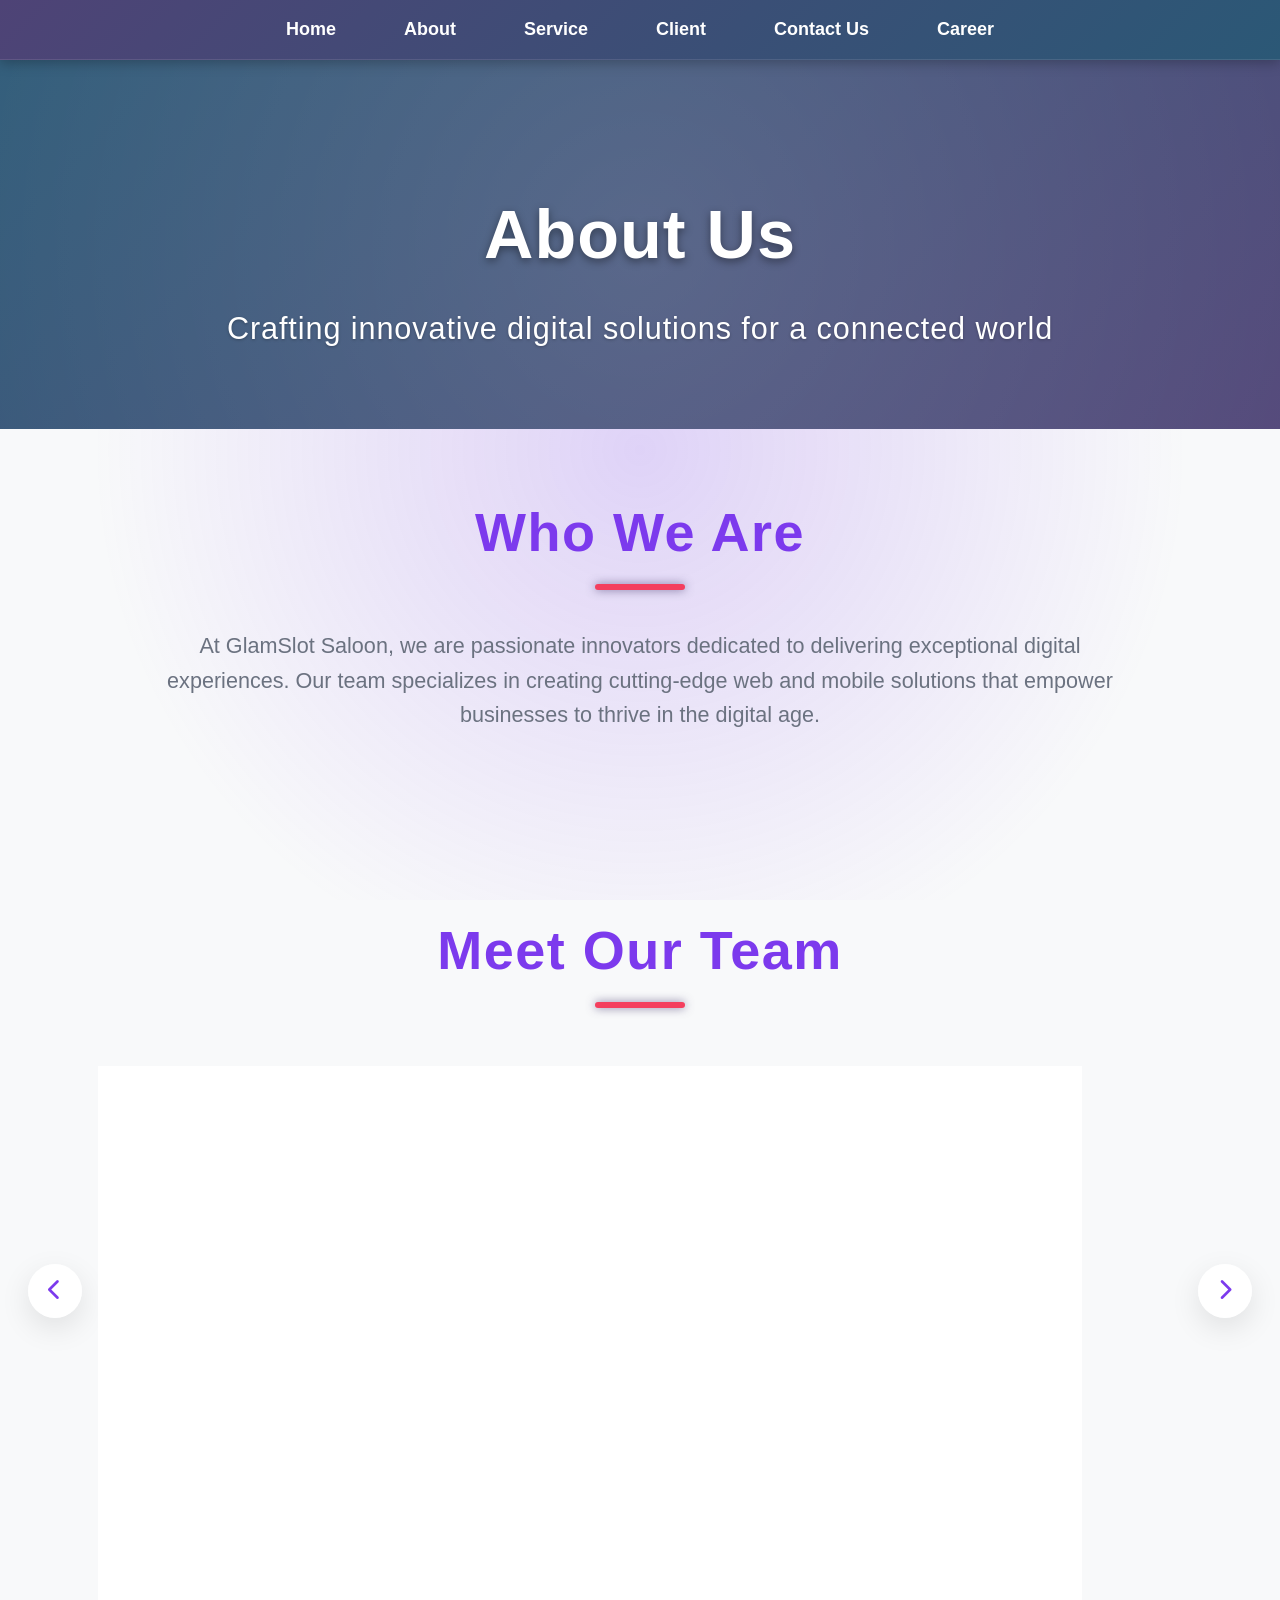
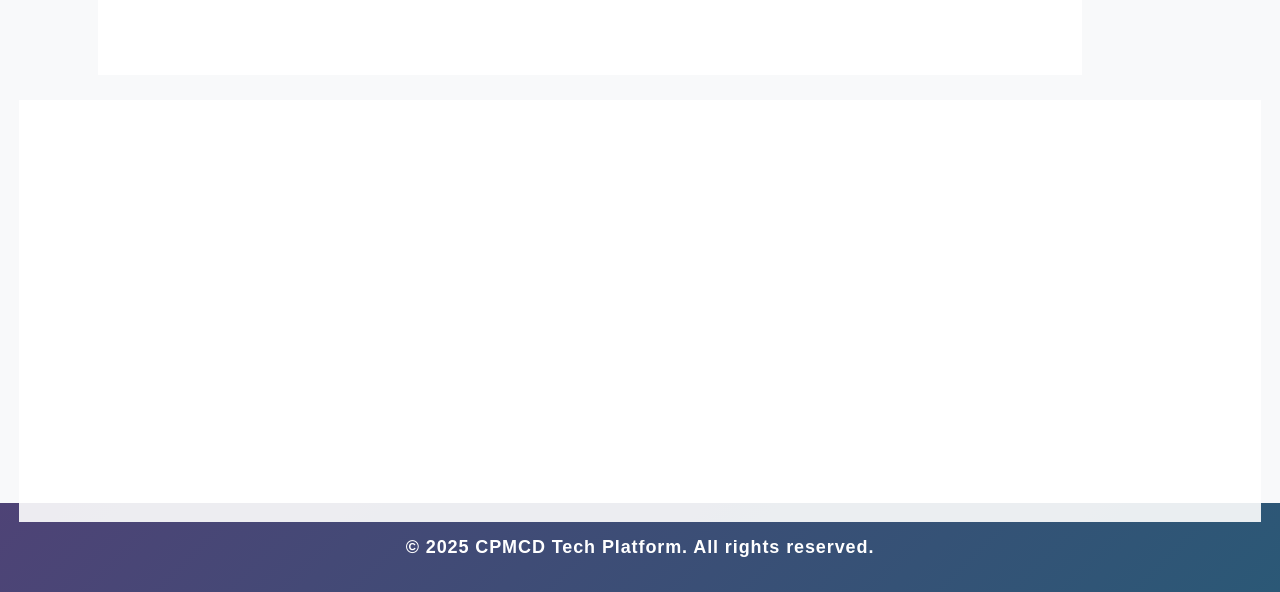
==== about.html @ 634973f7 "Initial commit" ====
<!DOCTYPE html>
<html lang="en">
<head>
    <meta charset="UTF-8" />
    <meta name="viewport" content="width=device-width, initial-scale=1.0" />
    <title>About Us</title>

    <!-- Google Fonts -->
    <link href="https://fonts.googleapis.com/css2?family=Poppins:wght@300;400;500;600;700&display=swap" rel="stylesheet" />

    <!-- Animate.css -->
    <link rel="stylesheet" href="https://cdnjs.cloudflare.com/ajax/libs/animate.css/4.1.1/animate.min.css" />

    <!-- Font Awesome Icons -->
    <link rel="stylesheet" href="https://cdnjs.cloudflare.com/ajax/libs/font-awesome/6.0.0-beta3/css/all.min.css" />

    <!-- Vanilla Tilt for 3D Effects -->
    <script src="https://cdnjs.cloudflare.com/ajax/libs/vanilla-tilt/1.7.2/vanilla-tilt.min.js"></script>

    <link rel="stylesheet" href="css/client.css" />
    <link rel="stylesheet" href="css/style.css" />

    <style>
        :root {
            --primary: #7c3aed;
            --secondary: #3b82f6;
            --bg: #f1f5f9;
            --card-bg: rgba(255, 255, 255, 0.9);
            --accent: #f43f5e;
            --radius-lg: 1.8rem;
            --shadow: 0 10px 30px rgba(0, 0, 0, 0.1);
            --gradient: linear-gradient(135deg, var(--primary) 0%, var(--secondary) 100%);
            --text-dark: #111827;
            --text-light: #6b7280;
        }

        /* Reset and other existing styles */
        *, *::before, *::after {
            margin: 0;
            padding: 0;
            box-sizing: border-box;
        }

        html {
            scroll-behavior: smooth;
            font-size: 16px;
        }

       

        body::before {
            content: '';
            position: fixed;
            top: 0;
            left: 0;
            width: 100%;
            height: 100%;
            background: radial-gradient(circle, rgba(124, 58, 237, 0.2) 0%, transparent 70%);
            z-index: -1;
            animation: pulse 10s infinite ease-in-out;
        }

        @keyframes pulse {
            0%, 100% { transform: scale(1); opacity: 0.5; }
            50% { transform: scale(1.2); opacity: 0.3; }
        }

       
        /* Sections */
        section {
            padding: clamp(3rem, 8vw, 5rem) 1rem;
        }

        .container {
            max-width: clamp(320px, 90%, 1400px);
            margin: 0 auto;
        }

        .section-title {
            font-size: clamp(2rem, 6vw, 3rem);
            color: var(--primary);
            text-align: center;
            margin-bottom: 3rem;
            position: relative;
        }

        .section-title::after {
            content: '';
            width: 5rem;
            height: 6px;
            background: var(--accent);
            position: absolute;
            left: 50%;
            transform: translateX(-50%);
            bottom: -0.8rem;
            border-radius: 3px;
            animation: pulseWidth 2s infinite ease-in-out;
        }

        @keyframes pulseWidth {
            0%, 100% { width: 5rem; }
            50% { width: 7rem; }
        }

        .about-text {
            text-align: center;
            max-width: 1000px;
            margin: 0 auto;
            font-size: clamp(1rem, 2.5vw, 1.2rem);
            color: var(--text-light);
            animation: fadeIn 1.5s ease-out;
        }

        /* Developer Cards */
        .developer-card {
            display: flex;
            flex-direction: column;
            align-items: center;
            gap: 2rem;
            background: var(--card-bg);
            backdrop-filter: blur(15px);
            border-radius: var(--radius-lg);
            border: 1px solid rgba(255, 255, 255, 0.2);
            box-shadow: var(--shadow);
            padding: clamp(2rem, 5vw, 3rem);
            margin-bottom: 2rem;
            transition: all 0.4s ease;
            position: relative;
        }

        .developer-card:hover {
            transform: translateY(-12px) scale(1.02);
            box-shadow: 0 15px 40px rgba(0, 0, 0, 0.15);
        }

        .developer-img {
            width: clamp(150px, 30vw, 200px);
            height: clamp(150px, 30vw, 200px);
            border-radius: 50%;
            object-fit: cover;
            box-shadow: 0 6px 15px rgba(0, 0, 0, 0.1);
            transition: transform 0.4s ease;
        }

        .developer-card:hover .developer-img {
            transform: scale(1.1) rotate(5deg);
        }

        .developer-info h3 {
            font-size: clamp(1.4rem, 4vw, 1.8rem);
            color: var(--primary);
            margin-bottom: 0.8rem;
        }

        .developer-info p {
            color: var(--text-light);
            font-size: clamp(0.95rem, 2.5vw, 1.1rem);
            margin-bottom: 1rem;
        }

        .developer-info ul {
            list-style: none;
            padding: 0;
        }

        .developer-info li {
            margin-bottom: 0.6rem;
            font-size: clamp(0.9rem, 2.5vw, 1rem);
            color: var(--text-light);
        }

        /* Enhanced Card-1 */
        .card-1 {
            scroll-snap-align: start;
            flex: 0 0 clamp(320px, 65vw, 400px);
            background: var(--card-bg);
            border-radius: var(--radius-lg);
            border: 2px solid transparent;
            background-clip: padding-box;
            box-shadow: var(--shadow);
            text-align: center;
            position: relative;
            perspective: 1000px;
            transition: all 0.5s ease;
            overflow: hidden;
            min-height: 500px;
        }

        .card-1::before {
            content: '';
            position: absolute;
            top: -2px;
            left: -2px;
            right: -2px;
            bottom: -2px;
            z-index: -1;
            border-radius: var(--radius-lg);
            opacity: 0.7;
            transition: opacity 0.3s ease;
        }

        .card-1:hover::before {
            opacity: 1;
        }

        .card-1:hover {
            transform: translateY(-10px) scale(1.05);
            box-shadow: 0 15px 45px rgba(0, 0, 0, 0.2);
        }

        .card-inner {
            position: relative;
            width: 100%;
            height: 100%;
            transition: transform 0.6s;
            transform-style: preserve-3d;
            display: flex;
            flex-direction: column;
            justify-content: space-between; /* Ensure content is well-distributed */
        }

        .card-1:hover .card-inner {
            transform: rotateY(180deg);
        }

        .card-front, .card-back {
            position: absolute;
            width: 100%;
            height: 100%;
            backface-visibility: hidden;
            display: flex;
            flex-direction: column;
            align-items: center;
            justify-content: space-between; /* Better content distribution */
            padding: 2rem;
            box-sizing: border-box;
        }

        .card-back {
            background: var(--gradient);
            color: white;
            transform: rotateY(180deg);
            border-radius: var(--radius-lg);
            justify-content: center; /* Center content vertically for back */
        }

        .card-1 img {
            width: clamp(120px, 30vw, 150px);
            height: clamp(120px, 30vw, 150px);
            border-radius: 50%;
            margin-bottom: 1.5rem;
            object-fit: cover;
            box-shadow: 0 6px 15px rgba(0, 0, 0, 0.15);
            transition: transform 0.4s ease;
        }

        .card-1:hover img {
            transform: scale(1.1);
        }

        .card-content {
            display: flex;
            flex-direction: column;
            align-items: center;
            gap: 1.2rem; /* Increased gap for better spacing */
            flex-grow: 1;
            justify-content: center; /* Center content vertically */
            width: 100%;
        }

        .card-1 .name {
            font-size: clamp(1rem, 3vw, 1.8rem);
            font-weight: 600;
            color: var(--primary);
            margin-bottom: 0.5rem; /* Reduced margin for tighter hierarchy */
        }

        .card-1 .title {
            font-size: clamp(1.2rem, 3vw, 1.4rem);
            color: var(--accent);
            font-weight: 500;
            margin-bottom: 1rem;
        }

        .card-1 p {
            font-size: clamp(1rem, 2.5vw, 1.2rem);
            color: var(--text-light);
            line-height: 1.6;
            max-width: 85%; /* Slightly reduced to prevent overflow */
            margin-bottom: 1.2rem;
        }

        .card-back p {
            color: white;
            font-size: clamp(1rem, 2.5vw, 1.2rem);
            margin-bottom: 1.5rem;
            max-width: 85%;
            text-align: center;
        }

        .card-1 ul {
            list-style: none;
            padding: 0;
            width: 100%;
            text-align: left; /* Align skills list to the left for better readability */
            margin-bottom: 1.2rem;
        }

        .card-1 li {
            font-size: clamp(0.95rem, 2.5vw, 1.1rem);
            color: var(--text-light);
            margin-bottom: 0.8rem;
            padding-left: 1rem;
            position: relative;
        }

        .card-1 li::before {
            content: '•';
            color: var(--accent);
            position: absolute;
            left: 0;
            font-size: 1.2rem;
        }

        .card-1 .social-links {
            display: flex;
            gap: 1.8rem; /* Increased gap for better spacing */
            margin-top: auto; /* Push social links to bottom */
        }

        .card-1 .social-links a {
            color: var(--primary);
            font-size: clamp(1.4rem, 3.5vw, 1.6rem);
            transition: all 0.3s ease;
        }

        .card-back .social-links a {
            color: white;
        }

        .card-1 .social-links a:hover {
            color: var(--accent);
            transform: translateY(-3px) scale(1.3);
        }

        .progress-bar {
            width: 80%; /* Reduced width for better centering */
            height: 10px;
            background: #e5e7eb;
            border-radius: 4px;
            overflow: hidden;
            margin: 1.2rem auto; /* Centered with auto margins */
        }

        .progress-fill {
            height: 100%;
            background: var(--accent);
            width: 0;
            transition: width 1s ease-in-out;
        }

        .card-1:hover .progress-fill {
            width: 75%;
        }

        /* Scroll Buttons */
        .scroll-btn {
            position: absolute;
            top: 50%;
            width: 3rem;
            height: 3rem;
            transform: translateY(-50%);
            border: none;
            border-radius: 50%;
            background: var(--card-bg);
            box-shadow: var(--shadow);
            cursor: pointer;
            display: grid;
            place-items: center;
            transition: all 0.3s ease;
        }

        .scroll-btn:hover {
            background: #fff;
            transform: translateY(-50%) scale(1.2);
        }

        .scroll-btn i {
            font-size: 1.2rem;
            color: var(--primary);
        }

        .scroll-btn.left {
            left: -2rem;
        }

        .scroll-btn.right {
            right: -2rem;
        }

        /* Scroll Container */
        .scroll-wrapper {
            position: relative;
            margin-top: 3rem;
        }

        .scroll-container {
            display: flex;
            overflow-x: auto;
            gap: 2.5rem;
            padding: 2.5rem;
            scroll-snap-type: x mandatory;
            scrollbar-width: thin;
            scrollbar-color: var(--primary) var(--bg);
        }

        .scroll-container::-webkit-scrollbar {
            height: 10px;
        }

        .scroll-container::-webkit-scrollbar-thumb {
            background: var(--primary);
            border-radius: 5px;
        }

        /* General Apply Section */
        .general-apply {
            background: var(--card-bg);
            backdrop-filter: blur(15px);
            border-radius: var(--radius-lg);
            border: 1px solid rgba(255, 255, 255, 0.2);
            box-shadow: var(--shadow);
            padding: clamp(2rem, 5vw, 3rem);
            text-align: center;
            margin-bottom: 2rem;
            animation: fadeIn 1.5s ease-out;
        }

        .general-apply h2 {
            font-size: clamp(1.8rem, 5vw, 2.5rem);
            color: var(--primary);
            margin-bottom: 1.5rem;
        }

        .general-apply p {
            font-size: clamp(1rem, 2.5vw, 1.2rem);
            color: var(--text-light);
            max-width: 800px;
            margin: 0 auto 2rem;
        }

        .general-apply form {
            display: flex;
            flex-direction: column;
            gap: 1.5rem;
            max-width: 600px;
            margin: 0 auto;
        }

        .general-apply .btn {
            background: var(--gradient);
            color: white;
            font-size: clamp(1rem, 2.5vw, 1.1rem);
            font-weight: 500;
            padding: 0.8rem 2rem;
            border: none;
            border-radius: var(--radius-lg);
            cursor: pointer;
            transition: all 0.3s ease;
        }

        .general-apply .btn:hover {
            transform: translateY(-3px);
            box-shadow: 0 8px 20px rgba(0, 0, 0, 0.15);
            background: linear-gradient(135deg, var(--secondary) 0%, var(--primary) 100%);
        }

        
        /* Responsive Design */
        @media (max-width: 768px) {
           

            .developer-card {
                flex-direction: column;
                text-align: center;
            }

            .developer-img {
                width: 150px;
                height: 150px;
            }

            .card-1 {
                flex: 0 0 clamp(280px, 80vw, 340px);
                min-height: 450px;
            }

            .card-1 ul {
                text-align: center; /* Center skills list on smaller screens */
            }

            .card-1 li::before {
                content: none; /* Remove bullet on smaller screens for cleaner look */
            }
        }

        @media (min-width: 768px) {
            .developer-card {
                flex-direction: row;
                text-align: left;
            }

            .developer-img {
                flex: 0 0 200px;
            }

            .card-1 {
                flex: 0 0 clamp(340px, 50vw, 380px);
                min-height: 480px;
            }
        }

        @media (min-width: 1024px) {
            html { font-size: 18px; }
            .developer-img { width: 220px; height: 220px; }
            .developer-card { padding: 3rem; }
            .scroll-container { gap: 3rem; padding: 3rem; }
            .card-1 { flex: 0 0 clamp(360px, 35vw, 420px); min-height: 520px; }
        }

        /* Custom Animations */
        @keyframes fadeIn {
            from { opacity: 0; transform: translateY(20px); }
            to { opacity: 1; transform: translateY(0); }
        }

        @keyframes scaleIn {
            from { opacity: 0; transform: scale(0.9); }
            to { opacity: 1; transform: scale(1); }
        }
    </style>
</head>
<body>
    <!-- Navigation -->
    <nav aria-label="Primary navigation">
        <ul>
            <li><a href="index.html">Home</a></li>
            <li><a href="about.html" aria-current="page">About</a></li>
            <li><a href="services.html">Service</a></li>
            <li><a href="client.html">Client</a></li>
            <li><a href="contact.html">Contact Us</a></li>
            <li><a href="career.html">Career</a></li>
        </ul>
    </nav>

    <!-- Hero Section -->
    <header id="home" role="banner">
        <h1 class="animate__animated animate__fadeInDown">About Us</h1>
        <p class="animate__animated animate__fadeInUp">Crafting innovative digital solutions for a connected world</p>
    </header>

    <!-- Who We Are -->
    <section class="about-section container">
        <h2 class="section-title">Who We Are</h2>
        <p class="about-text">
            At GlamSlot Saloon, we are passionate innovators dedicated to delivering exceptional digital experiences. Our team specializes in creating cutting-edge web and mobile solutions that empower businesses to thrive in the digital age.
        </p>
    </section>

    <!-- Meet Our Team -->
    <section class="scroll-wrapper container">
        <h2 class="section-title">Meet Our Team</h2>
        <button class="scroll-btn left" aria-label="Scroll Left"><i class="fas fa-chevron-left"></i></button>
        <button class="scroll-btn right" aria-label="Scroll Right"><i class="fas fa-chevron-right"></i></button>
        <div class="scroll-container" role="region" aria-label="Team members">
            <section class="card-1 animate__animated animate__fadeIn" style="animation-delay: 0.1s;">
                <div class="card-inner">
                    <div class="card-front">
                        <img src="https://encrypted-tbn0.gstatic.com/images?q=tbn:ANd9GcRISuukVSb_iHDfPAaDKboFWXZVloJW9XXiwGYFab-QwlAYQ3zFsx4fToY9ijcVNU5ieKk&usqp=CAU" alt="Faisal Raza Khan" loading="lazy">
                        <div class="card-content">
                            <span class="name">Faisal Raza Khan</span>
                            <span class="title">Founder & CEO</span>
                            <div class="progress-bar">
                                <div class="progress-fill"></div>
                            </div>
                           
                        </div>
                    </div>
                    <div class="card-back">
                        <span class="name" style="color: white;">Faisal Raza Khan</span>
                        <p>Leading the team with a vision to revolutionize digital experiences through innovative technology.</p>
                        <div class="social-links">
                            <a href="#" aria-label="Twitter"><i class="fa-brands fa-twitter"></i></a>
                            <a href="#" aria-label="LinkedIn"><i class="fa-brands fa-linkedin"></i></a>
                            <a href="#" aria-label="Dribbble"><i class="fa-brands fa-dribbble"></i></a>
                        </div>
                    </div>
                </div>
            </section>
            <section class="card-1 animate__animated animate__fadeIn" style="animation-delay: 0.3s;">
                <div class="card-inner">
                    <div class="card-front">
                        <img src="https://encrypted-tbn0.gstatic.com/images?q=tbn:ANd9GcRISuukVSb_iHDfPAaDKboFWXZVloJW9XXiwGYFab-QwlAYQ3zFsx4fToY9ijcVNU5ieKk&usqp=CAU" alt="Vaibhav Bijwe" loading="lazy">
                        <div class="card-content">
                            <span class="name">Vaibhav Bijwe</span>
                            <span class="title">Lead Developer</span>
                            
                            <div class="progress-bar">
                                <div class="progress-fill"></div>
                            </div>
                            
                        </div>
                    </div>
                    <div class="card-back">
                        <span class="name" style="color: white;">Vaibhav Bijwe</span>
                        <p>Driving technical excellence with a focus on scalable and efficient software solutions.</p>
                        <div class="social-links">
                            <a href="#" aria-label="Twitter"><i class="fa-brands fa-twitter"></i></a>
                            <a href="#" aria-label="LinkedIn"><i class="fa-brands fa-linkedin"></i></a>
                            <a href="#" aria-label="Dribbble"><i class="fa-brands fa-dribbble"></i></a>
                        </div>
                    </div>
                </div>
            </section>
        </div>
    </section>

    <!-- General Apply Section -->
    <section class="general-apply container" id="apply">
        <h2 class="section-title">Didn't Find Your Role?</h2>
        <p class="about-text">We're always excited to meet new talent. Send us your resume!</p>
        <form onsubmit="redirectToGoogleForm(event)">
            <button type="submit" class="btn">Process Application</button>
        </form>
    </section>

    <!-- Footer -->
    <footer>
        © 2025 CPMCD Tech Platform. All rights reserved.
    </footer>

    <!-- Scripts -->
    <script>
        // Hamburger Menu Toggle
        const hamburger = document.querySelector('.hamburger');
        const navUl = document.querySelector('nav ul');
        hamburger.addEventListener('click', () => {
            navUl.classList.toggle('active');
            hamburger.querySelector('i').classList.toggle('fa-bars');
            hamburger.querySelector('i').classList.toggle('fa-times');
        });

        // Navigation Scroll Effect
        window.addEventListener('scroll', () => {
            const nav = document.querySelector('nav');
            nav.classList.toggle('scrolled', window.scrollY > 50);
        });

        // Smooth Scroll for Navigation
        document.querySelectorAll('nav a').forEach(anchor => {
            anchor.addEventListener('click', function (e) {
                e.preventDefault();
                const targetId = this.getAttribute('href').substring(1);
                const targetElement = document.getElementById(targetId);
                if (targetId === 'home') {
                    window.scrollTo({ top: 0, behavior: 'smooth' });
                } else if (targetElement) {
                    targetElement.scrollIntoView({ behavior: 'smooth' });
                } else {
                    window.location.href = this.getAttribute('href');
                }
            });
        });

        // Horizontal Scroll Buttons
        const scrollContainer = document.querySelector('.scroll-container');
        const scrollLeftBtn = document.querySelector('.scroll-btn.left');
        const scrollRightBtn = document.querySelector('.scroll-btn.right');

        scrollLeftBtn.addEventListener('click', () => {
            scrollContainer.scrollBy({ left: -300, behavior: 'smooth' });
        });

        scrollRightBtn.addEventListener('click', () => {
            scrollContainer.scrollBy({ left: 300, behavior: 'smooth' });
        });

        // Initialize Vanilla Tilt for Card-1
        VanillaTilt.init(document.querySelectorAll('.card-1'), {
            max: 12,
            speed: 400,
            glare: true,
            'max-glare': 0.5,
            scale: 1.05
        });

        // Parallax Effect
        window.addEventListener('scroll', () => {
            const header = document.querySelector('header');
            const scrollPosition = window.scrollY;
            header.style.backgroundPositionY = `${scrollPosition * 0.4}px`;
        });

        // Staggered Animation for Cards
        const cards = document.querySelectorAll('.card-1');
        const observer = new IntersectionObserver((entries) => {
            entries.forEach((entry, index) => {
                if (entry.isIntersecting) {
                    setTimeout(() => {
                        entry.target.classList.add('animate__animated', 'animate__fadeInUp');
                    }, index * 200);
                }
            });
        }, { threshold: 0.2 });

        cards.forEach(card => observer.observe(card));

        // Redirect to Google Form
        function redirectToGoogleForm(event) {
            event.preventDefault();
            window.location.href = "https://forms.gle/CaBbnce88KmYjW5A6";
        }
    </script>
</body>
</html>
---- css/client.css ----
/* RESET & BASE */
* {
  margin: 0;
  padding: 0;
  box-sizing: border-box;
}

body {
  font-family: 'Poppins', sans-serif;
  color: #333;
  background-color: #f9f9f9;
  scroll-behavior: smooth;
}

img {
  max-width: 100%;
  height: auto;
}

.container {
  max-width: 1200px;
  margin: auto;
  padding: 60px 25px;
}

.section-title {
  text-align: center;
  font-size: 2.5rem;
  margin-bottom: 50px;
  color: #2b5876;
  position: relative;
}

.section-title::after {
  content: "";
  display: block;
  width: 80px;
  height: 4px;
  background: linear-gradient(to right, #4e4376, #2b5876);
  margin: 16px auto 0;
  border-radius: 2px;
}

/* HERO */
.client-hero {
  background: linear-gradient(135deg, #4e4376, #2b5876);
  color: white;
  padding: 120px 20px 90px;
  text-align: center;
  position: relative;
  overflow: hidden;
}

.client-hero::before {
  content: "";
  position: absolute;
  top: -50%;
  left: -50%;
  width: 200%;
  height: 200%;
  background: radial-gradient(circle at center, rgba(255, 255, 255, 0.1), transparent 70%);
  animation: rotateBG 18s linear infinite;
  z-index: 0;
}

.hero-content {
  position: relative;
  z-index: 1;
}

.client-hero h1 {
  font-size: 3rem;
  font-weight: 700;
  animation: fadeInDown 1.2s ease;
}

.client-hero p {
  font-size: 1.3rem;
  margin-top: 15px;
  max-width: 700px;
  margin-left: auto;
  margin-right: auto;
  animation: fadeInUp 1.5s ease;
}

/* CLIENT GRID */
.client-grid {
  display: grid;
  grid-template-columns: repeat(auto-fit, minmax(220px, 1fr));
  gap: 40px;
  margin-top: 30px;
}

.client-card {
  background: white;
  padding: 25px;
  border-radius: 20px;
  text-align: center;
  box-shadow: 0 12px 30px rgba(0, 0, 0, 0.08);
  transition: transform 0.4s ease, box-shadow 0.4s ease;
  animation: fadeIn 1s ease-in;
}

.client-card:hover {
  transform: translateY(-10px);
  box-shadow: 0 20px 60px rgba(0, 0, 0, 0.15);
}

.client-card img {
  height: 60px;
  margin-bottom: 15px;
}

.client-card p {
  font-weight: 600;
  color: #4e4376;
  font-size: 1.1rem;
}

/* FOOTER */
footer {
  text-align: center;
  background: #4e4376;
  color: white;
  padding: 25px;
  font-weight: 500;
}

/* ANIMATIONS */
@keyframes fadeInDown {
  from {
    opacity: 0;
    transform: translateY(-30px);
  }

  to {
    opacity: 1;
    transform: translateY(0);
  }
}

@keyframes fadeInUp {
  from {
    opacity: 0;
    transform: translateY(30px);
  }

  to {
    opacity: 1;
    transform: translateY(0);
  }
}

@keyframes rotateBG {
  from {
    transform: rotate(0);
  }

  to {
    transform: rotate(360deg);
  }
}
---- css/style.css ----
/* Reset and base */
*,
*::before,
*::after {
  margin: 0;
  padding: 0;
  box-sizing: border-box;
}

body {
  font-family: 'Segoe UI', Tahoma, Geneva, Verdana, sans-serif;
  background: #f8f9fa;
  color: #333;
  line-height: 1.6;
  overflow-x: hidden;
  min-height: 100vh;
  scroll-behavior: smooth;
  -webkit-font-smoothing: antialiased;
  -moz-osx-font-smoothing: grayscale;
}

a {
  text-decoration: none;
  color: inherit;
}

/* HEADER */
header {
  background: linear-gradient(135deg, #2b5876, #4e4376);
  color: white;
  padding: 120px 20px 80px;
  text-align: center;
  position: relative;
  overflow: hidden;
  animation: fadeIn 1.8s ease-in-out;
}

header::before {
  content: "";
  position: absolute;
  top: -50%;
  left: -50%;
  width: 200%;
  height: 200%;
  background: radial-gradient(circle at center, rgba(255 255 255 / 0.15), transparent 70%);
  animation: rotateBG 20s linear infinite;
  z-index: 0;
  pointer-events: none;
}

@keyframes rotateBG {
  from {
    transform: rotate(0deg);
  }

  to {
    transform: rotate(360deg);
  }
}

header h1 {
  font-size: 3.8rem;
  margin-bottom: 20px;
  animation: bounceInDown 1.2s;
  text-shadow: 0 3px 8px rgba(0, 0, 0, 0.4);
  position: relative;
  z-index: 1;
  font-weight: 700;
  letter-spacing: 1px;
}

header p {
  font-size: 1.7rem;
  max-width: 850px;
  margin: 0 auto;
  animation: fadeInUp 1.5s;
  position: relative;
  z-index: 1;
  font-weight: 500;
  letter-spacing: 0.03em;
  line-height: 1.3;
  text-shadow: 0 1px 3px rgba(0, 0, 0, 0.25);
}

/* NAVIGATION */
nav {
  background: linear-gradient(135deg, #4e4376, #2b5876);
  padding: 15px 0;
  position: sticky;
  top: 0;
  z-index: 1100;
  animation: slideInDown 0.8s ease forwards;
  backdrop-filter: saturate(180%) blur(10px);
  box-shadow: 0 3px 12px rgba(0, 0, 0, 0.25);
  border-bottom: 1px solid rgba(255, 255, 255, 0.1);
}

nav ul {
  display: flex;
  flex-wrap: wrap;
  justify-content: center;
  list-style: none;
  gap: 20px;
  max-width: 1200px;
  margin: auto;
  padding: 0 15px;
}

nav a {
  color: white;
  font-weight: 600;
  padding: 10px 24px;
  border-radius: 30px;
  position: relative;
  transition: background-color 0.4s ease, transform 0.3s ease;
  font-size: 1rem;
  user-select: none;
}

nav a::before {
  content: '';
  position: absolute;
  top: 50%;
  left: 50%;
  width: 0;
  height: 100%;
  background: rgba(255, 255, 255, 0.15);
  border-radius: 30px;
  transform: translate(-50%, -50%);
  transition: width 0.4s ease;
  z-index: -1;
}

nav a:hover,
nav a:focus {
  background-color: rgba(255, 255, 255, 0.15);
  transform: scale(1.1);
  outline: none;
}

nav a:hover::before,
nav a:focus::before {
  width: 110%;
}

/* CONTAINER */
.container {
  max-width: 1200px;
  margin: auto;
  padding: 60px 25px;
  animation: fadeInUp 1s ease forwards;
}

/* SECTION TITLE */
.section-title {
  text-align: center;
  font-size: 2.8rem;
  margin-bottom: 60px;
  color: #2b5876;
  position: relative;
  font-weight: 700;
  letter-spacing: 1.5px;
}

.section-title::after {
  content: "";
  width: 100px;
  height: 5px;
  background: linear-gradient(to right, #4e4376, #2b5876);
  display: block;
  margin: 20px auto 0;
  border-radius: 3px;
  box-shadow: 0 0 10px rgba(78, 67, 118, 0.7);
}

/* ABOUT TEXT */
#about p {
  max-width: 900px;
  margin: auto;
  font-size: 1.15rem;
  line-height: 1.7;
  color: #444;
  font-weight: 500;
  letter-spacing: 0.02em;
}

/* COUNTER SECTION */
.counter-section {
  background: linear-gradient(135deg, #4e4376, #2b5876);
  color: white;
  padding: 110px 20px 100px;
  text-align: center;
  position: relative;
  overflow: hidden;
  box-shadow: inset 0 0 80px rgba(0, 0, 0, 0.3);
}

.counter-section::before {
  content: "";
  position: absolute;
  top: 0;
  left: 0;
  width: 100%;
  height: 100%;
  background: url('https://www.transparenttextures.com/patterns/diagonal-striped-brick.png');
  opacity: 0.08;
  pointer-events: none;
}

.counter-grid {
  display: grid;
  grid-template-columns: repeat(auto-fit, minmax(200px, 1fr));
  gap: 50px;
  max-width: 960px;
  margin: 0 auto;
  position: relative;
  z-index: 1;
}

.counter-item {
  padding: 45px 25px;
  background: rgba(255, 255, 255, 0.15);
  border-radius: 20px;
  backdrop-filter: blur(8px);
  box-shadow: 0 10px 30px rgba(0, 0, 0, 0.12);
  border: 1px solid rgba(255, 255, 255, 0.2);
  transition: all 0.35s ease;
  cursor: default;
}

.counter-item:hover {
  background: rgba(255, 255, 255, 0.25);
  box-shadow: 0 15px 45px rgba(0, 0, 0, 0.25);
  transform: translateY(-12px);
}

.counter {
  font-size: 4rem;
  font-weight: 900;
  margin-bottom: 12px;
  color: #fff;
  text-shadow: 0 3px 10px rgba(0, 0, 0, 0.3);
  letter-spacing: 2px;
}

.counter-label {
  font-size: 1.4rem;
  font-weight: 600;
  text-transform: uppercase;
  opacity: 0.85;
  letter-spacing: 0.1em;
  user-select: none;
}

/* CARDS */
.cards {
  display: grid;
  grid-template-columns: repeat(auto-fit, minmax(280px, 1fr));
  gap: 35px;
}

.card {
  background: white;
  border-radius: 20px;
  box-shadow: 0 15px 40px rgba(0, 0, 0, 0.1);
  padding: 35px 30px;
  transition: transform 0.3s ease, box-shadow 0.3s ease;
  cursor: pointer;
  position: relative;
  overflow: hidden;
}

.card:hover {
  transform: translateY(-14px);
  box-shadow: 0 25px 65px rgba(0, 0, 0, 0.2);
}

.card i {
  font-size: 3.8rem;
  color: #4e4376;
  margin-bottom: 22px;
  transition: color 0.3s ease;
}

.card:hover i {
  color: #2b5876;
}

.card h3 {
  font-size: 1.6rem;
  margin-bottom: 15px;
  font-weight: 700;
  color: #2b5876;
}

.card p {
  font-size: 1.1rem;
  line-height: 1.5;
  color: #555;
}

/* TECH LIST */
.tech-list {
  margin-top: 55px;
  display: flex;
  flex-wrap: wrap;
  justify-content: center;
  gap: 30px;
  max-width: 800px;
  margin-left: auto;
  margin-right: auto;
}

.tech-item {
  background: #4e4376;
  padding: 15px 30px;
  border-radius: 30px;
  color: white;
  font-weight: 700;
  letter-spacing: 0.05em;
  font-size: 1.15rem;
  box-shadow: 0 6px 15px rgba(78, 67, 118, 0.4);
  user-select: none;
  cursor: default;
  transition: transform 0.3s ease, box-shadow 0.4s ease;
}

.tech-item:hover {
  transform: scale(1.1);
  box-shadow: 0 15px 40px rgba(78, 67, 118, 0.8);
}

/* FOOTER */
footer {
  text-align: center;
  padding: 30px 15px;
  background: linear-gradient(135deg, #4e4376, #2b5876);
  color: white;
  font-weight: 600;
  letter-spacing: 0.05em;
  font-size: 1rem;
  user-select: none;
}

/* Responsive */
@media (max-width: 768px) {
  header h1 {
    font-size: 3rem;
  }

  header p {
    font-size: 1.25rem;
  }

  .counter {
    font-size: 3rem;
  }

  .counter-label {
    font-size: 1.1rem;
  }
}

/* Animations from Animate.css override */
@keyframes bounceInDown {

  0%,
  60%,
  75%,
  90%,
  100% {
    animation-timing-function: cubic-bezier(0.215, 0.610, 0.355, 1.000);
  }

  0% {
    opacity: 0;
    transform: translate3d(0, -3000px, 0);
  }

  60% {
    opacity: 1;
    transform: translate3d(0, 25px, 0);
  }

  75% {
    transform: translate3d(0, -10px, 0);
  }

  90% {
    transform: translate3d(0, 5px, 0);
  }

  100% {
    transform: none;
  }
}

@keyframes fadeInUp {
  from {
    opacity: 0;
    transform: translate3d(0, 40px, 0);
  }

  to {
    opacity: 1;
    transform: none;
  }
}

@keyframes fadeIn {
  from {
    opacity: 0;
  }

  to {
    opacity: 1;
  }
}
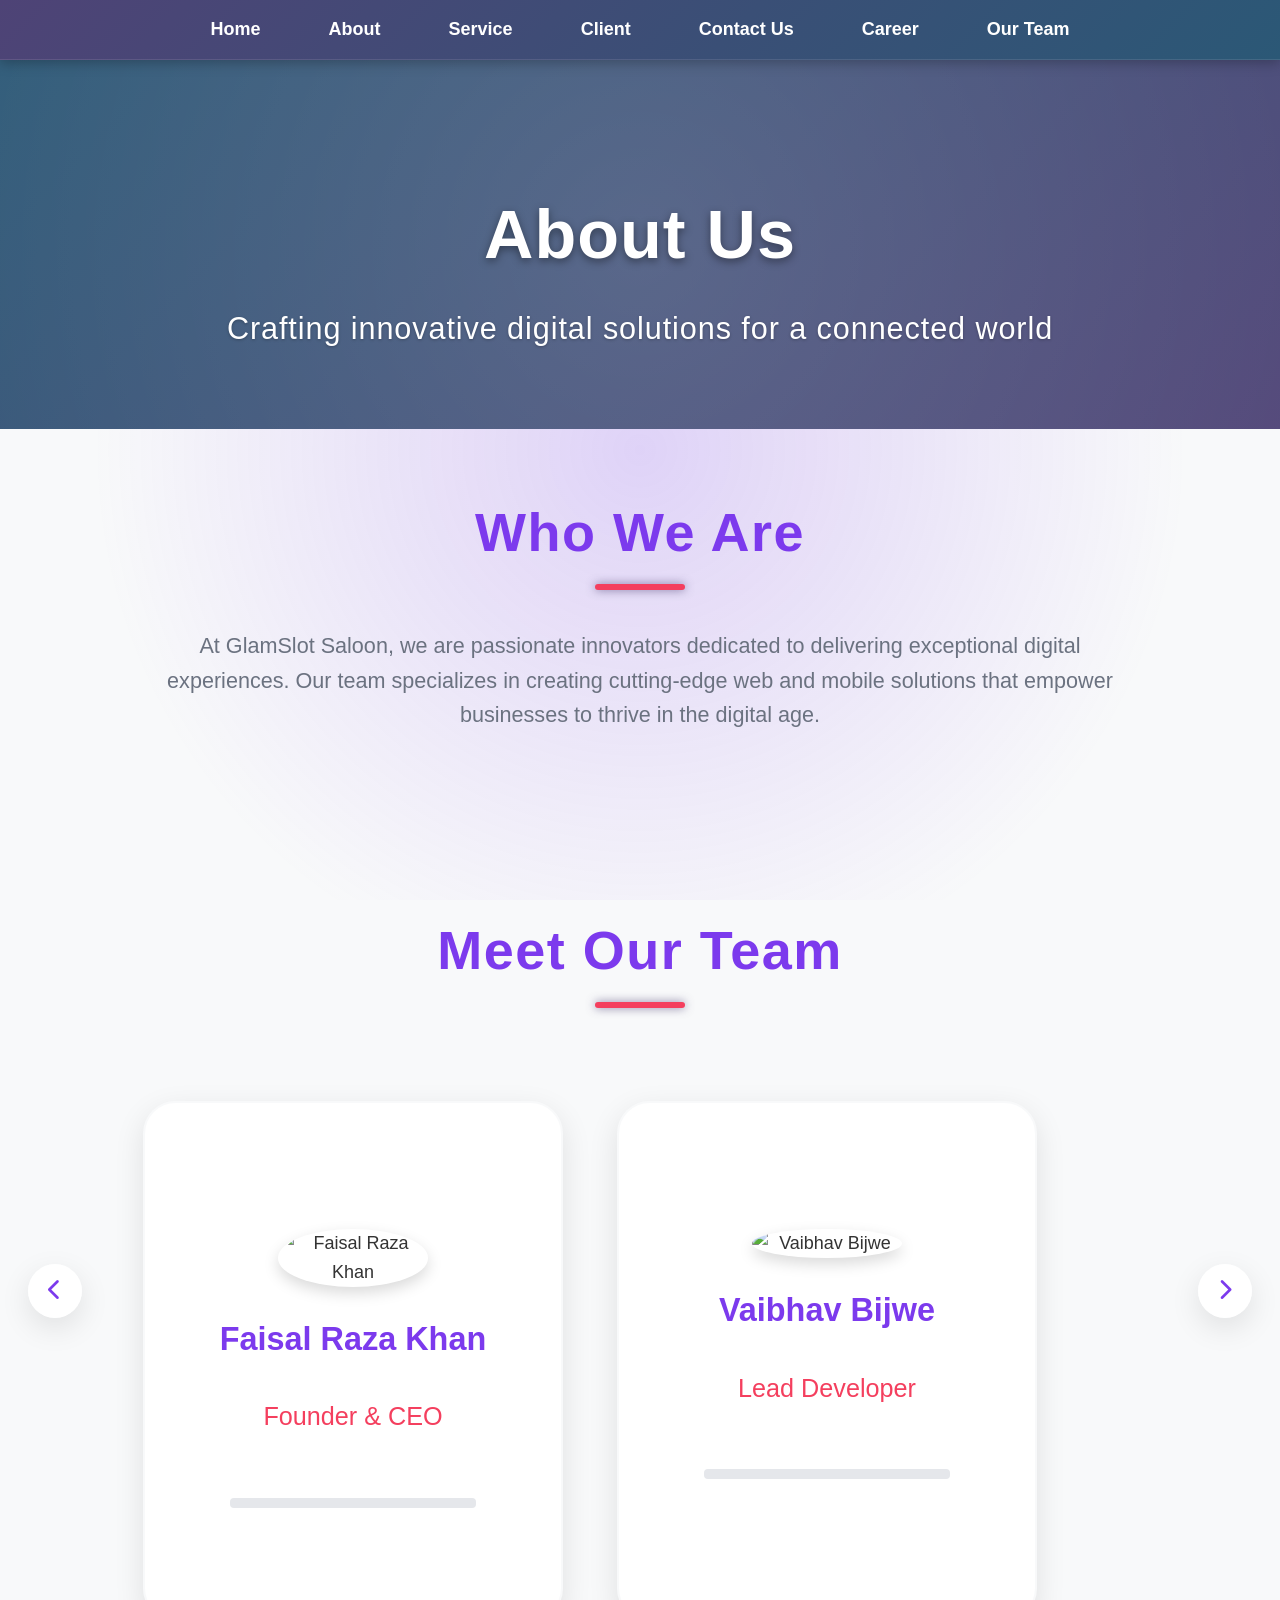
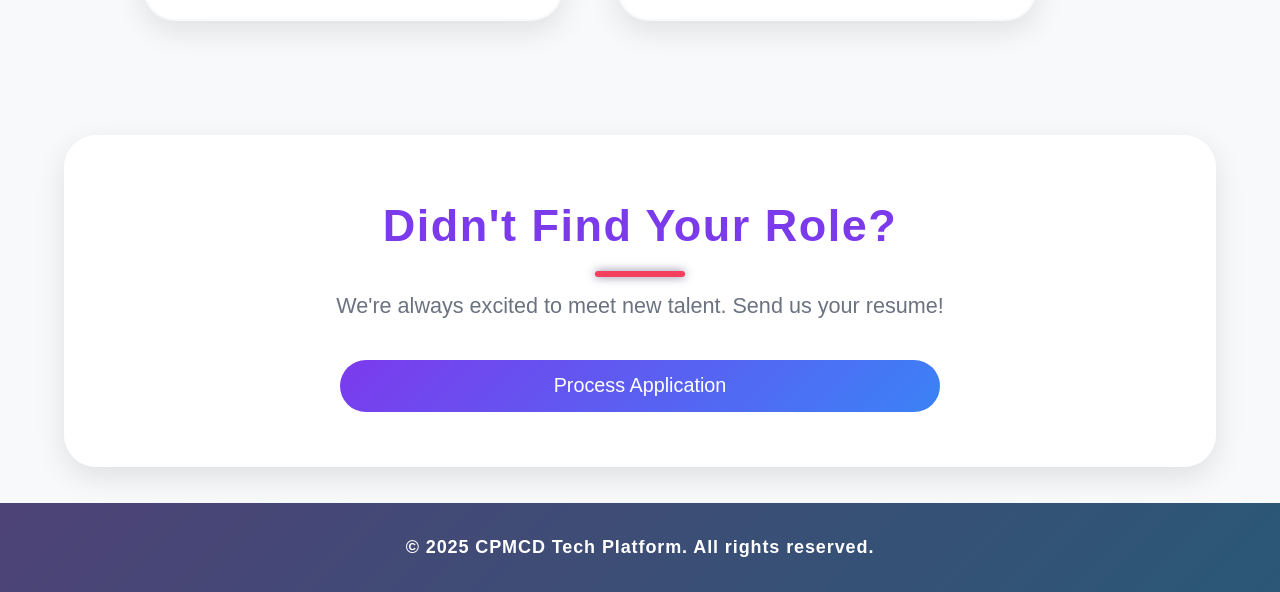
==== commit 24290b70: "Final new Update today" ====
--- a/about.html
+++ b/about.html
@@ -1,725 +1,776 @@
-<!DOCTYPE html>
+<!doctype html>
 <html lang="en">
-<head>
-    <meta charset="UTF-8" />
-    <meta name="viewport" content="width=device-width, initial-scale=1.0" />
-    <title>About Us</title>
-
-    <!-- Google Fonts -->
-    <link href="https://fonts.googleapis.com/css2?family=Poppins:wght@300;400;500;600;700&display=swap" rel="stylesheet" />
-
-    <!-- Animate.css -->
-    <link rel="stylesheet" href="https://cdnjs.cloudflare.com/ajax/libs/animate.css/4.1.1/animate.min.css" />
-
-    <!-- Font Awesome Icons -->
-    <link rel="stylesheet" href="https://cdnjs.cloudflare.com/ajax/libs/font-awesome/6.0.0-beta3/css/all.min.css" />
-
-    <!-- Vanilla Tilt for 3D Effects -->
-    <script src="https://cdnjs.cloudflare.com/ajax/libs/vanilla-tilt/1.7.2/vanilla-tilt.min.js"></script>
-
-    <link rel="stylesheet" href="css/client.css" />
-    <link rel="stylesheet" href="css/style.css" />
-
-    <style>
-        :root {
-            --primary: #7c3aed;
-            --secondary: #3b82f6;
-            --bg: #f1f5f9;
-            --card-bg: rgba(255, 255, 255, 0.9);
-            --accent: #f43f5e;
-            --radius-lg: 1.8rem;
-            --shadow: 0 10px 30px rgba(0, 0, 0, 0.1);
-            --gradient: linear-gradient(135deg, var(--primary) 0%, var(--secondary) 100%);
-            --text-dark: #111827;
-            --text-light: #6b7280;
-        }
-
-        /* Reset and other existing styles */
-        *, *::before, *::after {
-            margin: 0;
-            padding: 0;
-            box-sizing: border-box;
-        }
-
-        html {
-            scroll-behavior: smooth;
-            font-size: 16px;
-        }
-
-       
-
-        body::before {
-            content: '';
-            position: fixed;
-            top: 0;
-            left: 0;
-            width: 100%;
-            height: 100%;
-            background: radial-gradient(circle, rgba(124, 58, 237, 0.2) 0%, transparent 70%);
-            z-index: -1;
-            animation: pulse 10s infinite ease-in-out;
-        }
-
-        @keyframes pulse {
-            0%, 100% { transform: scale(1); opacity: 0.5; }
-            50% { transform: scale(1.2); opacity: 0.3; }
-        }
-
-       
-        /* Sections */
-        section {
-            padding: clamp(3rem, 8vw, 5rem) 1rem;
-        }
-
-        .container {
-            max-width: clamp(320px, 90%, 1400px);
-            margin: 0 auto;
-        }
-
-        .section-title {
-            font-size: clamp(2rem, 6vw, 3rem);
-            color: var(--primary);
-            text-align: center;
-            margin-bottom: 3rem;
-            position: relative;
-        }
-
-        .section-title::after {
-            content: '';
-            width: 5rem;
-            height: 6px;
-            background: var(--accent);
-            position: absolute;
-            left: 50%;
-            transform: translateX(-50%);
-            bottom: -0.8rem;
-            border-radius: 3px;
-            animation: pulseWidth 2s infinite ease-in-out;
-        }
-
-        @keyframes pulseWidth {
-            0%, 100% { width: 5rem; }
-            50% { width: 7rem; }
-        }
-
-        .about-text {
-            text-align: center;
-            max-width: 1000px;
-            margin: 0 auto;
-            font-size: clamp(1rem, 2.5vw, 1.2rem);
-            color: var(--text-light);
-            animation: fadeIn 1.5s ease-out;
-        }
-
-        /* Developer Cards */
-        .developer-card {
-            display: flex;
-            flex-direction: column;
-            align-items: center;
-            gap: 2rem;
-            background: var(--card-bg);
-            backdrop-filter: blur(15px);
-            border-radius: var(--radius-lg);
-            border: 1px solid rgba(255, 255, 255, 0.2);
-            box-shadow: var(--shadow);
-            padding: clamp(2rem, 5vw, 3rem);
-            margin-bottom: 2rem;
-            transition: all 0.4s ease;
-            position: relative;
-        }
-
-        .developer-card:hover {
-            transform: translateY(-12px) scale(1.02);
-            box-shadow: 0 15px 40px rgba(0, 0, 0, 0.15);
-        }
-
-        .developer-img {
-            width: clamp(150px, 30vw, 200px);
-            height: clamp(150px, 30vw, 200px);
-            border-radius: 50%;
-            object-fit: cover;
-            box-shadow: 0 6px 15px rgba(0, 0, 0, 0.1);
-            transition: transform 0.4s ease;
-        }
-
-        .developer-card:hover .developer-img {
-            transform: scale(1.1) rotate(5deg);
-        }
-
-        .developer-info h3 {
-            font-size: clamp(1.4rem, 4vw, 1.8rem);
-            color: var(--primary);
-            margin-bottom: 0.8rem;
-        }
-
-        .developer-info p {
-            color: var(--text-light);
-            font-size: clamp(0.95rem, 2.5vw, 1.1rem);
-            margin-bottom: 1rem;
-        }
-
-        .developer-info ul {
-            list-style: none;
-            padding: 0;
-        }
-
-        .developer-info li {
-            margin-bottom: 0.6rem;
-            font-size: clamp(0.9rem, 2.5vw, 1rem);
-            color: var(--text-light);
-        }
-
-        /* Enhanced Card-1 */
-        .card-1 {
-            scroll-snap-align: start;
-            flex: 0 0 clamp(320px, 65vw, 400px);
-            background: var(--card-bg);
-            border-radius: var(--radius-lg);
-            border: 2px solid transparent;
-            background-clip: padding-box;
-            box-shadow: var(--shadow);
-            text-align: center;
-            position: relative;
-            perspective: 1000px;
-            transition: all 0.5s ease;
-            overflow: hidden;
-            min-height: 500px;
-        }
-
-        .card-1::before {
-            content: '';
-            position: absolute;
-            top: -2px;
-            left: -2px;
-            right: -2px;
-            bottom: -2px;
-            z-index: -1;
-            border-radius: var(--radius-lg);
-            opacity: 0.7;
-            transition: opacity 0.3s ease;
-        }
-
-        .card-1:hover::before {
-            opacity: 1;
-        }
-
-        .card-1:hover {
-            transform: translateY(-10px) scale(1.05);
-            box-shadow: 0 15px 45px rgba(0, 0, 0, 0.2);
-        }
-
-        .card-inner {
-            position: relative;
-            width: 100%;
-            height: 100%;
-            transition: transform 0.6s;
-            transform-style: preserve-3d;
-            display: flex;
-            flex-direction: column;
-            justify-content: space-between; /* Ensure content is well-distributed */
-        }
-
-        .card-1:hover .card-inner {
-            transform: rotateY(180deg);
-        }
-
-        .card-front, .card-back {
-            position: absolute;
-            width: 100%;
-            height: 100%;
-            backface-visibility: hidden;
-            display: flex;
-            flex-direction: column;
-            align-items: center;
-            justify-content: space-between; /* Better content distribution */
-            padding: 2rem;
-            box-sizing: border-box;
-        }
-
-        .card-back {
-            background: var(--gradient);
-            color: white;
-            transform: rotateY(180deg);
-            border-radius: var(--radius-lg);
-            justify-content: center; /* Center content vertically for back */
-        }
-
-        .card-1 img {
-            width: clamp(120px, 30vw, 150px);
-            height: clamp(120px, 30vw, 150px);
-            border-radius: 50%;
-            margin-bottom: 1.5rem;
-            object-fit: cover;
-            box-shadow: 0 6px 15px rgba(0, 0, 0, 0.15);
-            transition: transform 0.4s ease;
-        }
-
-        .card-1:hover img {
-            transform: scale(1.1);
-        }
-
-        .card-content {
-            display: flex;
-            flex-direction: column;
-            align-items: center;
-            gap: 1.2rem; /* Increased gap for better spacing */
-            flex-grow: 1;
-            justify-content: center; /* Center content vertically */
-            width: 100%;
-        }
-
-        .card-1 .name {
-            font-size: clamp(1rem, 3vw, 1.8rem);
-            font-weight: 600;
-            color: var(--primary);
-            margin-bottom: 0.5rem; /* Reduced margin for tighter hierarchy */
-        }
-
-        .card-1 .title {
-            font-size: clamp(1.2rem, 3vw, 1.4rem);
-            color: var(--accent);
-            font-weight: 500;
-            margin-bottom: 1rem;
-        }
-
-        .card-1 p {
-            font-size: clamp(1rem, 2.5vw, 1.2rem);
-            color: var(--text-light);
-            line-height: 1.6;
-            max-width: 85%; /* Slightly reduced to prevent overflow */
-            margin-bottom: 1.2rem;
-        }
-
-        .card-back p {
-            color: white;
-            font-size: clamp(1rem, 2.5vw, 1.2rem);
-            margin-bottom: 1.5rem;
-            max-width: 85%;
-            text-align: center;
-        }
-
-        .card-1 ul {
-            list-style: none;
-            padding: 0;
-            width: 100%;
-            text-align: left; /* Align skills list to the left for better readability */
-            margin-bottom: 1.2rem;
-        }
-
-        .card-1 li {
-            font-size: clamp(0.95rem, 2.5vw, 1.1rem);
-            color: var(--text-light);
-            margin-bottom: 0.8rem;
-            padding-left: 1rem;
-            position: relative;
-        }
-
-        .card-1 li::before {
-            content: '•';
-            color: var(--accent);
-            position: absolute;
-            left: 0;
-            font-size: 1.2rem;
-        }
-
-        .card-1 .social-links {
-            display: flex;
-            gap: 1.8rem; /* Increased gap for better spacing */
-            margin-top: auto; /* Push social links to bottom */
-        }
-
-        .card-1 .social-links a {
-            color: var(--primary);
-            font-size: clamp(1.4rem, 3.5vw, 1.6rem);
-            transition: all 0.3s ease;
-        }
-
-        .card-back .social-links a {
-            color: white;
-        }
-
-        .card-1 .social-links a:hover {
-            color: var(--accent);
-            transform: translateY(-3px) scale(1.3);
-        }
-
-        .progress-bar {
-            width: 80%; /* Reduced width for better centering */
-            height: 10px;
-            background: #e5e7eb;
-            border-radius: 4px;
-            overflow: hidden;
-            margin: 1.2rem auto; /* Centered with auto margins */
-        }
-
-        .progress-fill {
-            height: 100%;
-            background: var(--accent);
-            width: 0;
-            transition: width 1s ease-in-out;
-        }
-
-        .card-1:hover .progress-fill {
-            width: 75%;
-        }
-
-        /* Scroll Buttons */
-        .scroll-btn {
-            position: absolute;
-            top: 50%;
-            width: 3rem;
-            height: 3rem;
-            transform: translateY(-50%);
-            border: none;
-            border-radius: 50%;
-            background: var(--card-bg);
-            box-shadow: var(--shadow);
-            cursor: pointer;
-            display: grid;
-            place-items: center;
-            transition: all 0.3s ease;
-        }
-
-        .scroll-btn:hover {
-            background: #fff;
-            transform: translateY(-50%) scale(1.2);
-        }
-
-        .scroll-btn i {
-            font-size: 1.2rem;
-            color: var(--primary);
-        }
-
-        .scroll-btn.left {
-            left: -2rem;
-        }
-
-        .scroll-btn.right {
-            right: -2rem;
-        }
-
-        /* Scroll Container */
-        .scroll-wrapper {
-            position: relative;
-            margin-top: 3rem;
-        }
-
-        .scroll-container {
-            display: flex;
-            overflow-x: auto;
-            gap: 2.5rem;
-            padding: 2.5rem;
-            scroll-snap-type: x mandatory;
-            scrollbar-width: thin;
-            scrollbar-color: var(--primary) var(--bg);
-        }
-
-        .scroll-container::-webkit-scrollbar {
-            height: 10px;
-        }
-
-        .scroll-container::-webkit-scrollbar-thumb {
-            background: var(--primary);
-            border-radius: 5px;
-        }
-
-        /* General Apply Section */
-        .general-apply {
-            background: var(--card-bg);
-            backdrop-filter: blur(15px);
-            border-radius: var(--radius-lg);
-            border: 1px solid rgba(255, 255, 255, 0.2);
-            box-shadow: var(--shadow);
-            padding: clamp(2rem, 5vw, 3rem);
-            text-align: center;
-            margin-bottom: 2rem;
-            animation: fadeIn 1.5s ease-out;
-        }
-
-        .general-apply h2 {
-            font-size: clamp(1.8rem, 5vw, 2.5rem);
-            color: var(--primary);
-            margin-bottom: 1.5rem;
-        }
-
-        .general-apply p {
-            font-size: clamp(1rem, 2.5vw, 1.2rem);
-            color: var(--text-light);
-            max-width: 800px;
-            margin: 0 auto 2rem;
-        }
-
-        .general-apply form {
-            display: flex;
-            flex-direction: column;
-            gap: 1.5rem;
-            max-width: 600px;
-            margin: 0 auto;
-        }
-
-        .general-apply .btn {
-            background: var(--gradient);
-            color: white;
-            font-size: clamp(1rem, 2.5vw, 1.1rem);
-            font-weight: 500;
-            padding: 0.8rem 2rem;
-            border: none;
-            border-radius: var(--radius-lg);
-            cursor: pointer;
-            transition: all 0.3s ease;
-        }
-
-        .general-apply .btn:hover {
-            transform: translateY(-3px);
-            box-shadow: 0 8px 20px rgba(0, 0, 0, 0.15);
-            background: linear-gradient(135deg, var(--secondary) 0%, var(--primary) 100%);
-        }
-
-        
-        /* Responsive Design */
-        @media (max-width: 768px) {
-           
-
+    <head>
+        <meta charset="UTF-8" />
+        <meta name="viewport" content="width=device-width, initial-scale=1.0" />
+        <title>About Us</title>
+
+        <!-- Google Fonts -->
+        <link
+            href="https://fonts.googleapis.com/css2?family=Poppins:wght@300;400;500;600;700&display=swap"
+            rel="stylesheet" />
+
+        <!-- Animate.css -->
+        <link rel="stylesheet" href="https://cdnjs.cloudflare.com/ajax/libs/animate.css/4.1.1/animate.min.css" />
+
+        <!-- Font Awesome Icons -->
+        <link rel="stylesheet" href="https://cdnjs.cloudflare.com/ajax/libs/font-awesome/6.0.0-beta3/css/all.min.css" />
+
+        <!-- Vanilla Tilt for 3D Effects -->
+        <script src="https://cdnjs.cloudflare.com/ajax/libs/vanilla-tilt/1.7.2/vanilla-tilt.min.js"></script>
+
+        <link rel="stylesheet" href="css/client.css" />
+        <link rel="stylesheet" href="css/style.css" />
+
+        <style>
+            :root {
+                --primary: #7c3aed;
+                --secondary: #3b82f6;
+                --bg: #f1f5f9;
+                --card-bg: rgba(255, 255, 255, 0.9);
+                --accent: #f43f5e;
+                --radius-lg: 1.8rem;
+                --shadow: 0 10px 30px rgba(0, 0, 0, 0.1);
+                --gradient: linear-gradient(135deg, var(--primary) 0%, var(--secondary) 100%);
+                --text-dark: #111827;
+                --text-light: #6b7280;
+            }
+
+            /* Reset and other existing styles */
+            *,
+            *::before,
+            *::after {
+                margin: 0;
+                padding: 0;
+                box-sizing: border-box;
+            }
+
+            html {
+                scroll-behavior: smooth;
+                font-size: 16px;
+            }
+
+            body::before {
+                content: "";
+                position: fixed;
+                top: 0;
+                left: 0;
+                width: 100%;
+                height: 100%;
+                background: radial-gradient(circle, rgba(124, 58, 237, 0.2) 0%, transparent 70%);
+                z-index: -1;
+                animation: pulse 10s infinite ease-in-out;
+            }
+
+            @keyframes pulse {
+                0%,
+                100% {
+                    transform: scale(1);
+                    opacity: 0.5;
+                }
+                50% {
+                    transform: scale(1.2);
+                    opacity: 0.3;
+                }
+            }
+
+            /* Sections */
+            section {
+                padding: clamp(3rem, 8vw, 5rem) 1rem;
+            }
+
+            .container {
+                max-width: clamp(320px, 90%, 1400px);
+                margin: 0 auto;
+            }
+
+            .section-title {
+                font-size: clamp(2rem, 6vw, 3rem);
+                color: var(--primary);
+                text-align: center;
+                margin-bottom: 3rem;
+                position: relative;
+            }
+
+            .section-title::after {
+                content: "";
+                width: 5rem;
+                height: 6px;
+                background: var(--accent);
+                position: absolute;
+                left: 50%;
+                transform: translateX(-50%);
+                bottom: -0.8rem;
+                border-radius: 3px;
+                animation: pulseWidth 2s infinite ease-in-out;
+            }
+
+            @keyframes pulseWidth {
+                0%,
+                100% {
+                    width: 5rem;
+                }
+                50% {
+                    width: 7rem;
+                }
+            }
+
+            .about-text {
+                text-align: center;
+                max-width: 1000px;
+                margin: 0 auto;
+                font-size: clamp(1rem, 2.5vw, 1.2rem);
+                color: var(--text-light);
+                animation: fadeIn 1.5s ease-out;
+            }
+
+            /* Developer Cards */
             .developer-card {
+                display: flex;
                 flex-direction: column;
+                align-items: center;
+                gap: 2rem;
+                background: var(--card-bg);
+                backdrop-filter: blur(15px);
+                border-radius: var(--radius-lg);
+                border: 1px solid rgba(255, 255, 255, 0.2);
+                box-shadow: var(--shadow);
+                padding: clamp(2rem, 5vw, 3rem);
+                margin-bottom: 2rem;
+                transition: all 0.4s ease;
+                position: relative;
+            }
+
+            .developer-card:hover {
+                transform: translateY(-12px) scale(1.02);
+                box-shadow: 0 15px 40px rgba(0, 0, 0, 0.15);
+            }
+
+            .developer-img {
+                width: clamp(150px, 30vw, 200px);
+                height: clamp(150px, 30vw, 200px);
+                border-radius: 50%;
+                object-fit: cover;
+                box-shadow: 0 6px 15px rgba(0, 0, 0, 0.1);
+                transition: transform 0.4s ease;
+            }
+
+            .developer-card:hover .developer-img {
+                transform: scale(1.1) rotate(5deg);
+            }
+
+            .developer-info h3 {
+                font-size: clamp(1.4rem, 4vw, 1.8rem);
+                color: var(--primary);
+                margin-bottom: 0.8rem;
+            }
+
+            .developer-info p {
+                color: var(--text-light);
+                font-size: clamp(0.95rem, 2.5vw, 1.1rem);
+                margin-bottom: 1rem;
+            }
+
+            .developer-info ul {
+                list-style: none;
+                padding: 0;
+            }
+
+            .developer-info li {
+                margin-bottom: 0.6rem;
+                font-size: clamp(0.9rem, 2.5vw, 1rem);
+                color: var(--text-light);
+            }
+
+            /* Enhanced Card-1 */
+            .card-1 {
+                scroll-snap-align: start;
+                flex: 0 0 clamp(320px, 65vw, 400px);
+                background: var(--card-bg);
+                border-radius: var(--radius-lg);
+                border: 2px solid transparent;
+                background-clip: padding-box;
+                box-shadow: var(--shadow);
                 text-align: center;
-            }
-
-            .developer-img {
-                width: 150px;
-                height: 150px;
-            }
-
-            .card-1 {
-                flex: 0 0 clamp(280px, 80vw, 340px);
-                min-height: 450px;
+                position: relative;
+                perspective: 1000px;
+                transition: all 0.5s ease;
+                overflow: hidden;
+                min-height: 500px;
+            }
+
+            .card-1::before {
+                content: "";
+                position: absolute;
+                top: -2px;
+                left: -2px;
+                right: -2px;
+                bottom: -2px;
+                z-index: -1;
+                border-radius: var(--radius-lg);
+                opacity: 0.7;
+                transition: opacity 0.3s ease;
+            }
+
+            .card-1:hover::before {
+                opacity: 1;
+            }
+
+            .card-1:hover {
+                transform: translateY(-10px) scale(1.05);
+                box-shadow: 0 15px 45px rgba(0, 0, 0, 0.2);
+            }
+
+            .card-inner {
+                position: relative;
+                width: 100%;
+                height: 100%;
+                transition: transform 0.6s;
+                transform-style: preserve-3d;
+                display: flex;
+                flex-direction: column;
+                justify-content: space-between; /* Ensure content is well-distributed */
+            }
+
+            .card-1:hover .card-inner {
+                transform: rotateY(180deg);
+            }
+
+            .card-front,
+            .card-back {
+                position: absolute;
+                width: 100%;
+                height: 100%;
+                backface-visibility: hidden;
+                display: flex;
+                flex-direction: column;
+                align-items: center;
+                justify-content: space-between; /* Better content distribution */
+                padding: 2rem;
+                box-sizing: border-box;
+            }
+
+            .card-back {
+                background: var(--gradient);
+                color: white;
+                transform: rotateY(180deg);
+                border-radius: var(--radius-lg);
+                justify-content: center; /* Center content vertically for back */
+            }
+
+            .card-1 img {
+                width: clamp(120px, 30vw, 150px);
+                height: clamp(120px, 30vw, 150px);
+                border-radius: 50%;
+                margin-bottom: 1.5rem;
+                object-fit: cover;
+                box-shadow: 0 6px 15px rgba(0, 0, 0, 0.15);
+                transition: transform 0.4s ease;
+            }
+
+            .card-1:hover img {
+                transform: scale(1.1);
+            }
+
+            .card-content {
+                display: flex;
+                flex-direction: column;
+                align-items: center;
+                gap: 1.2rem; /* Increased gap for better spacing */
+                flex-grow: 1;
+                justify-content: center; /* Center content vertically */
+                width: 100%;
+            }
+
+            .card-1 .name {
+                font-size: clamp(1rem, 3vw, 1.8rem);
+                font-weight: 600;
+                color: var(--primary);
+                margin-bottom: 0.5rem; /* Reduced margin for tighter hierarchy */
+            }
+
+            .card-1 .title {
+                font-size: clamp(1.2rem, 3vw, 1.4rem);
+                color: var(--accent);
+                font-weight: 500;
+                margin-bottom: 1rem;
+            }
+
+            .card-1 p {
+                font-size: clamp(1rem, 2.5vw, 1.2rem);
+                color: var(--text-light);
+                line-height: 1.6;
+                max-width: 85%; /* Slightly reduced to prevent overflow */
+                margin-bottom: 1.2rem;
+            }
+
+            .card-back p {
+                color: white;
+                font-size: clamp(1rem, 2.5vw, 1.2rem);
+                margin-bottom: 1.5rem;
+                max-width: 85%;
+                text-align: center;
             }
 
             .card-1 ul {
-                text-align: center; /* Center skills list on smaller screens */
+                list-style: none;
+                padding: 0;
+                width: 100%;
+                text-align: left; /* Align skills list to the left for better readability */
+                margin-bottom: 1.2rem;
+            }
+
+            .card-1 li {
+                font-size: clamp(0.95rem, 2.5vw, 1.1rem);
+                color: var(--text-light);
+                margin-bottom: 0.8rem;
+                padding-left: 1rem;
+                position: relative;
             }
 
             .card-1 li::before {
-                content: none; /* Remove bullet on smaller screens for cleaner look */
-            }
-        }
-
-        @media (min-width: 768px) {
-            .developer-card {
-                flex-direction: row;
-                text-align: left;
-            }
-
-            .developer-img {
-                flex: 0 0 200px;
-            }
-
-            .card-1 {
-                flex: 0 0 clamp(340px, 50vw, 380px);
-                min-height: 480px;
-            }
-        }
-
-        @media (min-width: 1024px) {
-            html { font-size: 18px; }
-            .developer-img { width: 220px; height: 220px; }
-            .developer-card { padding: 3rem; }
-            .scroll-container { gap: 3rem; padding: 3rem; }
-            .card-1 { flex: 0 0 clamp(360px, 35vw, 420px); min-height: 520px; }
-        }
-
-        /* Custom Animations */
-        @keyframes fadeIn {
-            from { opacity: 0; transform: translateY(20px); }
-            to { opacity: 1; transform: translateY(0); }
-        }
-
-        @keyframes scaleIn {
-            from { opacity: 0; transform: scale(0.9); }
-            to { opacity: 1; transform: scale(1); }
-        }
-    </style>
-</head>
-<body>
-    <!-- Navigation -->
-    <nav aria-label="Primary navigation">
-        <ul>
-            <li><a href="index.html">Home</a></li>
-            <li><a href="about.html" aria-current="page">About</a></li>
-            <li><a href="services.html">Service</a></li>
-            <li><a href="client.html">Client</a></li>
-            <li><a href="contact.html">Contact Us</a></li>
-            <li><a href="career.html">Career</a></li>
-        </ul>
-    </nav>
-
-    <!-- Hero Section -->
-    <header id="home" role="banner">
-        <h1 class="animate__animated animate__fadeInDown">About Us</h1>
-        <p class="animate__animated animate__fadeInUp">Crafting innovative digital solutions for a connected world</p>
-    </header>
-
-    <!-- Who We Are -->
-    <section class="about-section container">
-        <h2 class="section-title">Who We Are</h2>
-        <p class="about-text">
-            At GlamSlot Saloon, we are passionate innovators dedicated to delivering exceptional digital experiences. Our team specializes in creating cutting-edge web and mobile solutions that empower businesses to thrive in the digital age.
-        </p>
-    </section>
-
-    <!-- Meet Our Team -->
-    <section class="scroll-wrapper container">
-        <h2 class="section-title">Meet Our Team</h2>
-        <button class="scroll-btn left" aria-label="Scroll Left"><i class="fas fa-chevron-left"></i></button>
-        <button class="scroll-btn right" aria-label="Scroll Right"><i class="fas fa-chevron-right"></i></button>
-        <div class="scroll-container" role="region" aria-label="Team members">
-            <section class="card-1 animate__animated animate__fadeIn" style="animation-delay: 0.1s;">
-                <div class="card-inner">
-                    <div class="card-front">
-                        <img src="https://encrypted-tbn0.gstatic.com/images?q=tbn:ANd9GcRISuukVSb_iHDfPAaDKboFWXZVloJW9XXiwGYFab-QwlAYQ3zFsx4fToY9ijcVNU5ieKk&usqp=CAU" alt="Faisal Raza Khan" loading="lazy">
-                        <div class="card-content">
-                            <span class="name">Faisal Raza Khan</span>
-                            <span class="title">Founder & CEO</span>
-                            <div class="progress-bar">
-                                <div class="progress-fill"></div>
+                content: "•";
+                color: var(--accent);
+                position: absolute;
+                left: 0;
+                font-size: 1.2rem;
+            }
+
+            .card-1 .social-links {
+                display: flex;
+                gap: 1.8rem; /* Increased gap for better spacing */
+                margin-top: auto; /* Push social links to bottom */
+            }
+
+            .card-1 .social-links a {
+                color: var(--primary);
+                font-size: clamp(1.4rem, 3.5vw, 1.6rem);
+                transition: all 0.3s ease;
+            }
+
+            .card-back .social-links a {
+                color: white;
+            }
+
+            .card-1 .social-links a:hover {
+                color: var(--accent);
+                transform: translateY(-3px) scale(1.3);
+            }
+
+            .progress-bar {
+                width: 80%; /* Reduced width for better centering */
+                height: 10px;
+                background: #e5e7eb;
+                border-radius: 4px;
+                overflow: hidden;
+                margin: 1.2rem auto; /* Centered with auto margins */
+            }
+
+            .progress-fill {
+                height: 100%;
+                background: var(--accent);
+                width: 0;
+                transition: width 1s ease-in-out;
+            }
+
+            .card-1:hover .progress-fill {
+                width: 75%;
+            }
+
+            /* Scroll Buttons */
+            .scroll-btn {
+                position: absolute;
+                top: 50%;
+                width: 3rem;
+                height: 3rem;
+                transform: translateY(-50%);
+                border: none;
+                border-radius: 50%;
+                background: var(--card-bg);
+                box-shadow: var(--shadow);
+                cursor: pointer;
+                display: grid;
+                place-items: center;
+                transition: all 0.3s ease;
+            }
+
+            .scroll-btn:hover {
+                background: #fff;
+                transform: translateY(-50%) scale(1.2);
+            }
+
+            .scroll-btn i {
+                font-size: 1.2rem;
+                color: var(--primary);
+            }
+
+            .scroll-btn.left {
+                left: -2rem;
+            }
+
+            .scroll-btn.right {
+                right: -2rem;
+            }
+
+            /* Scroll Container */
+            .scroll-wrapper {
+                position: relative;
+                margin-top: 3rem;
+            }
+
+            .scroll-container {
+                display: flex;
+                overflow-x: auto;
+                gap: 2.5rem;
+                padding: 2.5rem;
+                scroll-snap-type: x mandatory;
+                scrollbar-width: thin;
+                scrollbar-color: var(--primary) var(--bg);
+            }
+
+            .scroll-container::-webkit-scrollbar {
+                height: 10px;
+            }
+
+            .scroll-container::-webkit-scrollbar-thumb {
+                background: var(--primary);
+                border-radius: 5px;
+            }
+
+            /* General Apply Section */
+            .general-apply {
+                background: var(--card-bg);
+                backdrop-filter: blur(15px);
+                border-radius: var(--radius-lg);
+                border: 1px solid rgba(255, 255, 255, 0.2);
+                box-shadow: var(--shadow);
+                padding: clamp(2rem, 5vw, 3rem);
+                text-align: center;
+                margin-bottom: 2rem;
+                animation: fadeIn 1.5s ease-out;
+            }
+
+            .general-apply h2 {
+                font-size: clamp(1.8rem, 5vw, 2.5rem);
+                color: var(--primary);
+                margin-bottom: 1.5rem;
+            }
+
+            .general-apply p {
+                font-size: clamp(1rem, 2.5vw, 1.2rem);
+                color: var(--text-light);
+                max-width: 800px;
+                margin: 0 auto 2rem;
+            }
+
+            .general-apply form {
+                display: flex;
+                flex-direction: column;
+                gap: 1.5rem;
+                max-width: 600px;
+                margin: 0 auto;
+            }
+
+            .general-apply .btn {
+                background: var(--gradient);
+                color: white;
+                font-size: clamp(1rem, 2.5vw, 1.1rem);
+                font-weight: 500;
+                padding: 0.8rem 2rem;
+                border: none;
+                border-radius: var(--radius-lg);
+                cursor: pointer;
+                transition: all 0.3s ease;
+            }
+
+            .general-apply .btn:hover {
+                transform: translateY(-3px);
+                box-shadow: 0 8px 20px rgba(0, 0, 0, 0.15);
+                background: linear-gradient(135deg, var(--secondary) 0%, var(--primary) 100%);
+            }
+
+            /* Responsive Design */
+            @media (max-width: 768px) {
+                .developer-card {
+                    flex-direction: column;
+                    text-align: center;
+                }
+
+                .developer-img {
+                    width: 150px;
+                    height: 150px;
+                }
+
+                .card-1 {
+                    flex: 0 0 clamp(280px, 80vw, 340px);
+                    min-height: 450px;
+                }
+
+                .card-1 ul {
+                    text-align: center; /* Center skills list on smaller screens */
+                }
+
+                .card-1 li::before {
+                    content: none; /* Remove bullet on smaller screens for cleaner look */
+                }
+            }
+
+            @media (min-width: 768px) {
+                .developer-card {
+                    flex-direction: row;
+                    text-align: left;
+                }
+
+                .developer-img {
+                    flex: 0 0 200px;
+                }
+
+                .card-1 {
+                    flex: 0 0 clamp(340px, 50vw, 380px);
+                    min-height: 480px;
+                }
+            }
+
+            @media (min-width: 1024px) {
+                html {
+                    font-size: 18px;
+                }
+                .developer-img {
+                    width: 220px;
+                    height: 220px;
+                }
+                .developer-card {
+                    padding: 3rem;
+                }
+                .scroll-container {
+                    gap: 3rem;
+                    padding: 3rem;
+                }
+                .card-1 {
+                    flex: 0 0 clamp(360px, 35vw, 420px);
+                    min-height: 520px;
+                }
+            }
+
+            /* Custom Animations */
+            @keyframes fadeIn {
+                from {
+                    opacity: 0;
+                    transform: translateY(20px);
+                }
+                to {
+                    opacity: 1;
+                    transform: translateY(0);
+                }
+            }
+
+            @keyframes scaleIn {
+                from {
+                    opacity: 0;
+                    transform: scale(0.9);
+                }
+                to {
+                    opacity: 1;
+                    transform: scale(1);
+                }
+            }
+        </style>
+    </head>
+    <body>
+        <!-- Navigation -->
+        <nav aria-label="Primary navigation">
+            <ul>
+                <li><a href="#home" aria-current="page">Home</a></li>
+                <li><a href="about.html">About</a></li>
+                <li><a href="services.html">Service</a></li>
+                <li><a href="client.html">Client</a></li>
+                <li><a href="contact.html">Contact Us</a></li>
+                <li><a href="career.html">Career</a></li>
+                <li><a href="outteam.html">Our Team</a></li>
+            </ul>
+        </nav>
+
+        <!-- Hero Section -->
+        <header id="home" role="banner">
+            <h1 class="animate__animated animate__fadeInDown">About Us</h1>
+            <p class="animate__animated animate__fadeInUp">
+                Crafting innovative digital solutions for a connected world
+            </p>
+        </header>
+
+        <!-- Who We Are -->
+        <section class="about-section container">
+            <h2 class="section-title">Who We Are</h2>
+            <p class="about-text">
+                At GlamSlot Saloon, we are passionate innovators dedicated to delivering exceptional digital
+                experiences. Our team specializes in creating cutting-edge web and mobile solutions that empower
+                businesses to thrive in the digital age.
+            </p>
+        </section>
+
+        <!-- Meet Our Team -->
+        <section class="scroll-wrapper container">
+            <h2 class="section-title">Meet Our Team</h2>
+            <button class="scroll-btn left" aria-label="Scroll Left"><i class="fas fa-chevron-left"></i></button>
+            <button class="scroll-btn right" aria-label="Scroll Right"><i class="fas fa-chevron-right"></i></button>
+            <div class="scroll-container" role="region" aria-label="Team members">
+                <section class="card-1 animate__animated animate__fadeIn" style="animation-delay: 0.1s">
+                    <div class="card-inner">
+                        <div class="card-front">
+                            <img
+                                src="https://encrypted-tbn0.gstatic.com/images?q=tbn:ANd9GcRISuukVSb_iHDfPAaDKboFWXZVloJW9XXiwGYFab-QwlAYQ3zFsx4fToY9ijcVNU5ieKk&usqp=CAU"
+                                alt="Faisal Raza Khan"
+                                loading="lazy" />
+                            <div class="card-content">
+                                <span class="name">Faisal Raza Khan</span>
+                                <span class="title">Founder & CEO</span>
+                                <div class="progress-bar">
+                                    <div class="progress-fill"></div>
+                                </div>
                             </div>
-                           
+                        </div>
+                        <div class="card-back">
+                            <span class="name" style="color: white">Faisal Raza Khan</span>
+                            <p>
+                                Leading the team with a vision to revolutionize digital experiences through innovative
+                                technology.
+                            </p>
+                            <div class="social-links">
+                                <a href="#" aria-label="Twitter"><i class="fa-brands fa-twitter"></i></a>
+                                <a href="#" aria-label="LinkedIn"><i class="fa-brands fa-linkedin"></i></a>
+                                <a href="#" aria-label="Dribbble"><i class="fa-brands fa-dribbble"></i></a>
+                            </div>
                         </div>
                     </div>
-                    <div class="card-back">
-                        <span class="name" style="color: white;">Faisal Raza Khan</span>
-                        <p>Leading the team with a vision to revolutionize digital experiences through innovative technology.</p>
-                        <div class="social-links">
-                            <a href="#" aria-label="Twitter"><i class="fa-brands fa-twitter"></i></a>
-                            <a href="#" aria-label="LinkedIn"><i class="fa-brands fa-linkedin"></i></a>
-                            <a href="#" aria-label="Dribbble"><i class="fa-brands fa-dribbble"></i></a>
+                </section>
+                <section class="card-1 animate__animated animate__fadeIn" style="animation-delay: 0.3s">
+                    <div class="card-inner">
+                        <div class="card-front">
+                            <img
+                                src="https://encrypted-tbn0.gstatic.com/images?q=tbn:ANd9GcRISuukVSb_iHDfPAaDKboFWXZVloJW9XXiwGYFab-QwlAYQ3zFsx4fToY9ijcVNU5ieKk&usqp=CAU"
+                                alt="Vaibhav Bijwe"
+                                loading="lazy" />
+                            <div class="card-content">
+                                <span class="name">Vaibhav Bijwe</span>
+                                <span class="title">Lead Developer</span>
+
+                                <div class="progress-bar">
+                                    <div class="progress-fill"></div>
+                                </div>
+                            </div>
+                        </div>
+                        <div class="card-back">
+                            <span class="name" style="color: white">Vaibhav Bijwe</span>
+                            <p>
+                                Driving technical excellence with a focus on scalable and efficient software solutions.
+                            </p>
+                            <div class="social-links">
+                                <a href="#" aria-label="Twitter"><i class="fa-brands fa-twitter"></i></a>
+                                <a href="#" aria-label="LinkedIn"><i class="fa-brands fa-linkedin"></i></a>
+                                <a href="#" aria-label="Dribbble"><i class="fa-brands fa-dribbble"></i></a>
+                            </div>
                         </div>
                     </div>
-                </div>
-            </section>
-            <section class="card-1 animate__animated animate__fadeIn" style="animation-delay: 0.3s;">
-                <div class="card-inner">
-                    <div class="card-front">
-                        <img src="https://encrypted-tbn0.gstatic.com/images?q=tbn:ANd9GcRISuukVSb_iHDfPAaDKboFWXZVloJW9XXiwGYFab-QwlAYQ3zFsx4fToY9ijcVNU5ieKk&usqp=CAU" alt="Vaibhav Bijwe" loading="lazy">
-                        <div class="card-content">
-                            <span class="name">Vaibhav Bijwe</span>
-                            <span class="title">Lead Developer</span>
-                            
-                            <div class="progress-bar">
-                                <div class="progress-fill"></div>
-                            </div>
-                            
-                        </div>
-                    </div>
-                    <div class="card-back">
-                        <span class="name" style="color: white;">Vaibhav Bijwe</span>
-                        <p>Driving technical excellence with a focus on scalable and efficient software solutions.</p>
-                        <div class="social-links">
-                            <a href="#" aria-label="Twitter"><i class="fa-brands fa-twitter"></i></a>
-                            <a href="#" aria-label="LinkedIn"><i class="fa-brands fa-linkedin"></i></a>
-                            <a href="#" aria-label="Dribbble"><i class="fa-brands fa-dribbble"></i></a>
-                        </div>
-                    </div>
-                </div>
-            </section>
-        </div>
-    </section>
-
-    <!-- General Apply Section -->
-    <section class="general-apply container" id="apply">
-        <h2 class="section-title">Didn't Find Your Role?</h2>
-        <p class="about-text">We're always excited to meet new talent. Send us your resume!</p>
-        <form onsubmit="redirectToGoogleForm(event)">
-            <button type="submit" class="btn">Process Application</button>
-        </form>
-    </section>
-
-    <!-- Footer -->
-    <footer>
-        © 2025 CPMCD Tech Platform. All rights reserved.
-    </footer>
-
-    <!-- Scripts -->
-    <script>
-        // Hamburger Menu Toggle
-        const hamburger = document.querySelector('.hamburger');
-        const navUl = document.querySelector('nav ul');
-        hamburger.addEventListener('click', () => {
-            navUl.classList.toggle('active');
-            hamburger.querySelector('i').classList.toggle('fa-bars');
-            hamburger.querySelector('i').classList.toggle('fa-times');
-        });
-
-        // Navigation Scroll Effect
-        window.addEventListener('scroll', () => {
-            const nav = document.querySelector('nav');
-            nav.classList.toggle('scrolled', window.scrollY > 50);
-        });
-
-        // Smooth Scroll for Navigation
-        document.querySelectorAll('nav a').forEach(anchor => {
-            anchor.addEventListener('click', function (e) {
-                e.preventDefault();
-                const targetId = this.getAttribute('href').substring(1);
-                const targetElement = document.getElementById(targetId);
-                if (targetId === 'home') {
-                    window.scrollTo({ top: 0, behavior: 'smooth' });
-                } else if (targetElement) {
-                    targetElement.scrollIntoView({ behavior: 'smooth' });
-                } else {
-                    window.location.href = this.getAttribute('href');
-                }
+                </section>
+            </div>
+        </section>
+
+        <!-- General Apply Section -->
+        <section class="general-apply container" id="apply">
+            <h2 class="section-title">Didn't Find Your Role?</h2>
+            <p class="about-text">We're always excited to meet new talent. Send us your resume!</p>
+            <form onsubmit="redirectToGoogleForm(event)">
+                <button type="submit" class="btn">Process Application</button>
+            </form>
+        </section>
+
+        <!-- Footer -->
+        <footer>© 2025 CPMCD Tech Platform. All rights reserved.</footer>
+
+        <!-- Scripts -->
+        <script>
+            // Hamburger Menu Toggle
+            const hamburger = document.querySelector(".hamburger");
+            const navUl = document.querySelector("nav ul");
+            hamburger.addEventListener("click", () => {
+                navUl.classList.toggle("active");
+                hamburger.querySelector("i").classList.toggle("fa-bars");
+                hamburger.querySelector("i").classList.toggle("fa-times");
             });
-        });
-
-        // Horizontal Scroll Buttons
-        const scrollContainer = document.querySelector('.scroll-container');
-        const scrollLeftBtn = document.querySelector('.scroll-btn.left');
-        const scrollRightBtn = document.querySelector('.scroll-btn.right');
-
-        scrollLeftBtn.addEventListener('click', () => {
-            scrollContainer.scrollBy({ left: -300, behavior: 'smooth' });
-        });
-
-        scrollRightBtn.addEventListener('click', () => {
-            scrollContainer.scrollBy({ left: 300, behavior: 'smooth' });
-        });
-
-        // Initialize Vanilla Tilt for Card-1
-        VanillaTilt.init(document.querySelectorAll('.card-1'), {
-            max: 12,
-            speed: 400,
-            glare: true,
-            'max-glare': 0.5,
-            scale: 1.05
-        });
-
-        // Parallax Effect
-        window.addEventListener('scroll', () => {
-            const header = document.querySelector('header');
-            const scrollPosition = window.scrollY;
-            header.style.backgroundPositionY = `${scrollPosition * 0.4}px`;
-        });
-
-        // Staggered Animation for Cards
-        const cards = document.querySelectorAll('.card-1');
-        const observer = new IntersectionObserver((entries) => {
-            entries.forEach((entry, index) => {
-                if (entry.isIntersecting) {
-                    setTimeout(() => {
-                        entry.target.classList.add('animate__animated', 'animate__fadeInUp');
-                    }, index * 200);
-                }
+
+            // Navigation Scroll Effect
+            window.addEventListener("scroll", () => {
+                const nav = document.querySelector("nav");
+                nav.classList.toggle("scrolled", window.scrollY > 50);
             });
-        }, { threshold: 0.2 });
-
-        cards.forEach(card => observer.observe(card));
-
-        // Redirect to Google Form
-        function redirectToGoogleForm(event) {
-            event.preventDefault();
-            window.location.href = "https://forms.gle/CaBbnce88KmYjW5A6";
-        }
-    </script>
-</body>
-</html>+
+            // Smooth Scroll for Navigation
+            document.querySelectorAll("nav a").forEach((anchor) => {
+                anchor.addEventListener("click", function (e) {
+                    e.preventDefault();
+                    const targetId = this.getAttribute("href").substring(1);
+                    const targetElement = document.getElementById(targetId);
+                    if (targetId === "home") {
+                        window.scrollTo({ top: 0, behavior: "smooth" });
+                    } else if (targetElement) {
+                        targetElement.scrollIntoView({ behavior: "smooth" });
+                    } else {
+                        window.location.href = this.getAttribute("href");
+                    }
+                });
+            });
+
+            // Horizontal Scroll Buttons
+            const scrollContainer = document.querySelector(".scroll-container");
+            const scrollLeftBtn = document.querySelector(".scroll-btn.left");
+            const scrollRightBtn = document.querySelector(".scroll-btn.right");
+
+            scrollLeftBtn.addEventListener("click", () => {
+                scrollContainer.scrollBy({ left: -300, behavior: "smooth" });
+            });
+
+            scrollRightBtn.addEventListener("click", () => {
+                scrollContainer.scrollBy({ left: 300, behavior: "smooth" });
+            });
+
+            // Initialize Vanilla Tilt for Card-1
+            VanillaTilt.init(document.querySelectorAll(".card-1"), {
+                max: 12,
+                speed: 400,
+                glare: true,
+                "max-glare": 0.5,
+                scale: 1.05
+            });
+
+            // Parallax Effect
+            window.addEventListener("scroll", () => {
+                const header = document.querySelector("header");
+                const scrollPosition = window.scrollY;
+                header.style.backgroundPositionY = `${scrollPosition * 0.4}px`;
+            });
+
+            // Staggered Animation for Cards
+            const cards = document.querySelectorAll(".card-1");
+            const observer = new IntersectionObserver(
+                (entries) => {
+                    entries.forEach((entry, index) => {
+                        if (entry.isIntersecting) {
+                            setTimeout(() => {
+                                entry.target.classList.add("animate__animated", "animate__fadeInUp");
+                            }, index * 200);
+                        }
+                    });
+                },
+                { threshold: 0.2 }
+            );
+
+            cards.forEach((card) => observer.observe(card));
+
+            // Redirect to Google Form
+            function redirectToGoogleForm(event) {
+                event.preventDefault();
+                window.location.href = "https://forms.gle/CaBbnce88KmYjW5A6";
+            }
+        </script>
+    </body>
+</html>
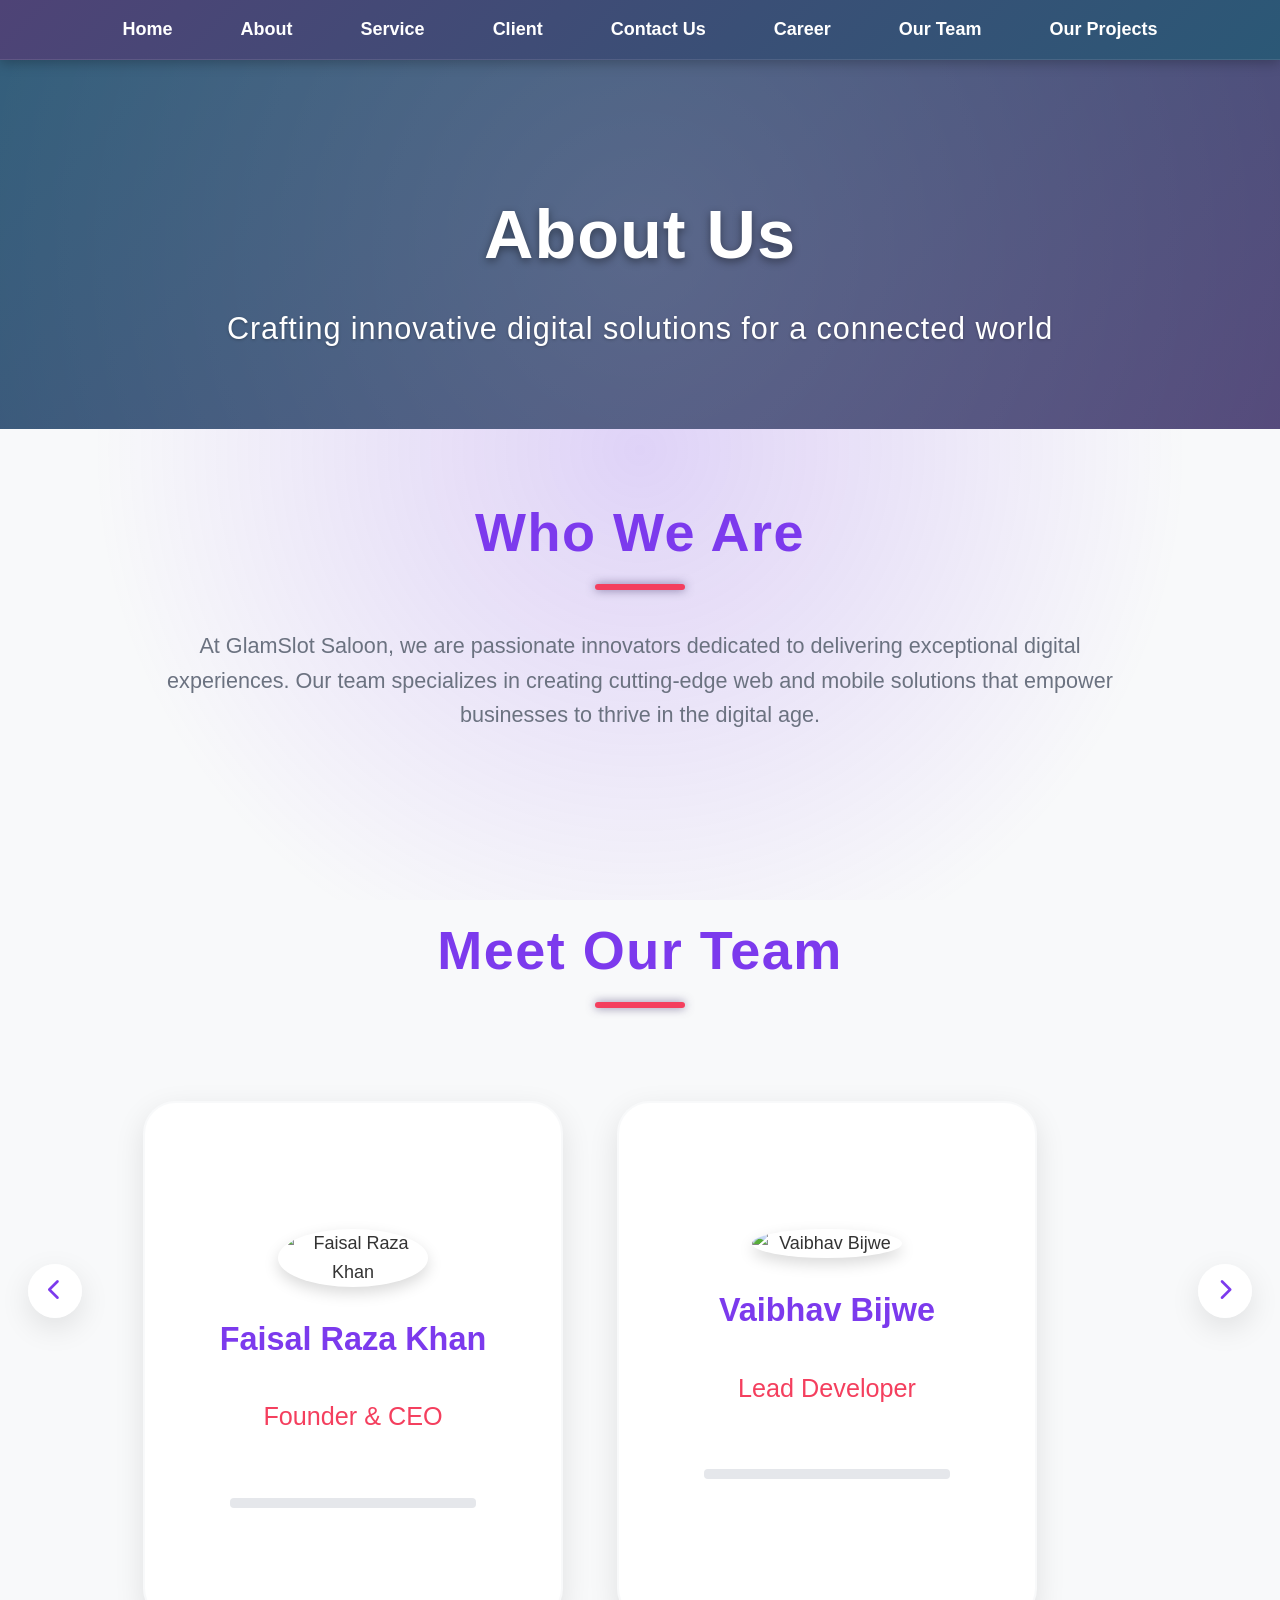
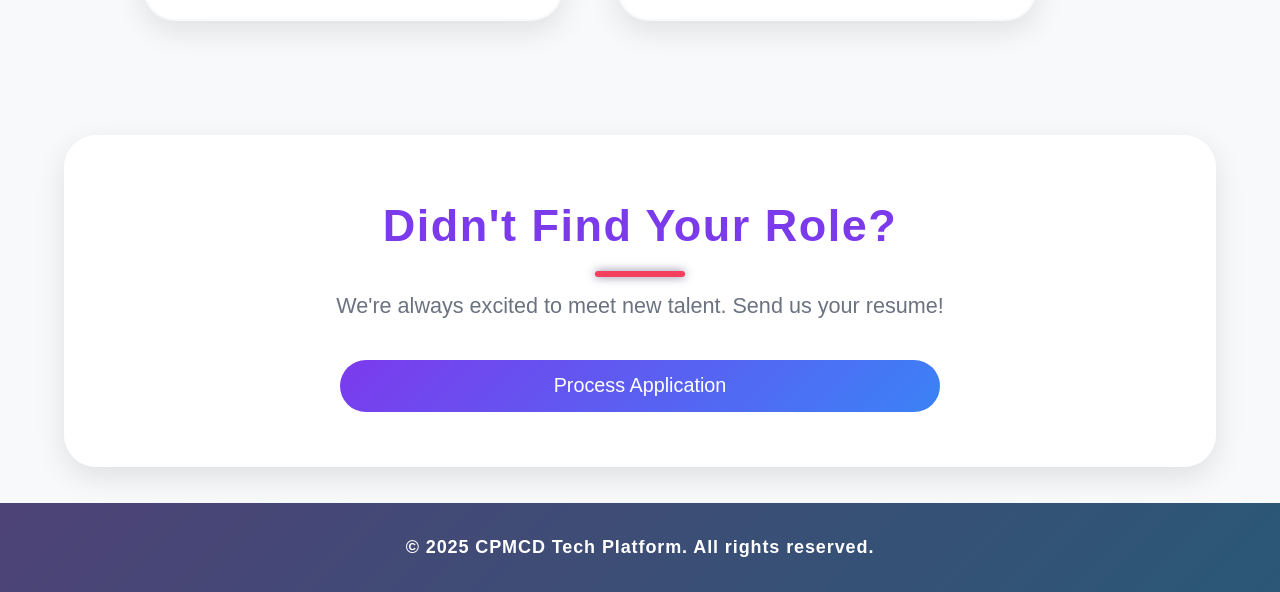
==== commit ff8f14f3: "new page updated" ====
--- a/about.html
+++ b/about.html
@@ -1,776 +1,827 @@
 <!doctype html>
 <html lang="en">
-    <head>
-        <meta charset="UTF-8" />
-        <meta name="viewport" content="width=device-width, initial-scale=1.0" />
-        <title>About Us</title>
-
-        <!-- Google Fonts -->
-        <link
-            href="https://fonts.googleapis.com/css2?family=Poppins:wght@300;400;500;600;700&display=swap"
-            rel="stylesheet" />
-
-        <!-- Animate.css -->
-        <link rel="stylesheet" href="https://cdnjs.cloudflare.com/ajax/libs/animate.css/4.1.1/animate.min.css" />
-
-        <!-- Font Awesome Icons -->
-        <link rel="stylesheet" href="https://cdnjs.cloudflare.com/ajax/libs/font-awesome/6.0.0-beta3/css/all.min.css" />
-
-        <!-- Vanilla Tilt for 3D Effects -->
-        <script src="https://cdnjs.cloudflare.com/ajax/libs/vanilla-tilt/1.7.2/vanilla-tilt.min.js"></script>
-
-        <link rel="stylesheet" href="css/client.css" />
-        <link rel="stylesheet" href="css/style.css" />
-
-        <style>
-            :root {
-                --primary: #7c3aed;
-                --secondary: #3b82f6;
-                --bg: #f1f5f9;
-                --card-bg: rgba(255, 255, 255, 0.9);
-                --accent: #f43f5e;
-                --radius-lg: 1.8rem;
-                --shadow: 0 10px 30px rgba(0, 0, 0, 0.1);
-                --gradient: linear-gradient(135deg, var(--primary) 0%, var(--secondary) 100%);
-                --text-dark: #111827;
-                --text-light: #6b7280;
-            }
-
-            /* Reset and other existing styles */
-            *,
-            *::before,
-            *::after {
-                margin: 0;
-                padding: 0;
-                box-sizing: border-box;
-            }
-
+
+<head>
+    <meta charset="UTF-8" />
+    <meta name="viewport" content="width=device-width, initial-scale=1.0" />
+    <title>About Us</title>
+    <link rel="icon" type="image/x-icon"
+        href="https://media.licdn.com/dms/image/v2/D4E0BAQFKHtJ2ftBh6g/company-logo_400_400/company-logo_400_400/0/1721794310336/cpmcd_platform_technology_logo?e=2147483647&v=beta&t=9r1F8eCsjUid0Vyh_4Xl4l8Rt_daRUQAMwIENLAMIPk">
+
+    <!-- Google Fonts -->
+    <link href="https://fonts.googleapis.com/css2?family=Poppins:wght@300;400;500;600;700&display=swap"
+        rel="stylesheet" />
+
+    <!-- Animate.css -->
+    <link rel="stylesheet" href="https://cdnjs.cloudflare.com/ajax/libs/animate.css/4.1.1/animate.min.css" />
+
+    <!-- Font Awesome Icons -->
+    <link rel="stylesheet" href="https://cdnjs.cloudflare.com/ajax/libs/font-awesome/6.0.0-beta3/css/all.min.css" />
+
+    <!-- Vanilla Tilt for 3D Effects -->
+    <script src="https://cdnjs.cloudflare.com/ajax/libs/vanilla-tilt/1.7.2/vanilla-tilt.min.js"></script>
+
+    <link rel="stylesheet" href="css/client.css" />
+    <link rel="stylesheet" href="css/style.css" />
+
+    <style>
+        :root {
+            --primary: #7c3aed;
+            --secondary: #3b82f6;
+            --bg: #f1f5f9;
+            --card-bg: rgba(255, 255, 255, 0.9);
+            --accent: #f43f5e;
+            --radius-lg: 1.8rem;
+            --shadow: 0 10px 30px rgba(0, 0, 0, 0.1);
+            --gradient: linear-gradient(135deg, var(--primary) 0%, var(--secondary) 100%);
+            --text-dark: #111827;
+            --text-light: #6b7280;
+        }
+
+        /* Reset and other existing styles */
+        *,
+        *::before,
+        *::after {
+            margin: 0;
+            padding: 0;
+            box-sizing: border-box;
+        }
+
+        html {
+            scroll-behavior: smooth;
+            font-size: 16px;
+        }
+
+        body::before {
+            content: "";
+            position: fixed;
+            top: 0;
+            left: 0;
+            width: 100%;
+            height: 100%;
+            background: radial-gradient(circle, rgba(124, 58, 237, 0.2) 0%, transparent 70%);
+            z-index: -1;
+            animation: pulse 10s infinite ease-in-out;
+        }
+
+        @keyframes pulse {
+
+            0%,
+            100% {
+                transform: scale(1);
+                opacity: 0.5;
+            }
+
+            50% {
+                transform: scale(1.2);
+                opacity: 0.3;
+            }
+        }
+
+        /* Sections */
+        section {
+            padding: clamp(3rem, 8vw, 5rem) 1rem;
+        }
+
+        .container {
+            max-width: clamp(320px, 90%, 1400px);
+            margin: 0 auto;
+        }
+
+        .section-title {
+            font-size: clamp(2rem, 6vw, 3rem);
+            color: var(--primary);
+            text-align: center;
+            margin-bottom: 3rem;
+            position: relative;
+        }
+
+        .section-title::after {
+            content: "";
+            width: 5rem;
+            height: 6px;
+            background: var(--accent);
+            position: absolute;
+            left: 50%;
+            transform: translateX(-50%);
+            bottom: -0.8rem;
+            border-radius: 3px;
+            animation: pulseWidth 2s infinite ease-in-out;
+        }
+
+        @keyframes pulseWidth {
+
+            0%,
+            100% {
+                width: 5rem;
+            }
+
+            50% {
+                width: 7rem;
+            }
+        }
+
+        .about-text {
+            text-align: center;
+            max-width: 1000px;
+            margin: 0 auto;
+            font-size: clamp(1rem, 2.5vw, 1.2rem);
+            color: var(--text-light);
+            animation: fadeIn 1.5s ease-out;
+        }
+
+        /* Developer Cards */
+        .developer-card {
+            display: flex;
+            flex-direction: column;
+            align-items: center;
+            gap: 2rem;
+            background: var(--card-bg);
+            backdrop-filter: blur(15px);
+            border-radius: var(--radius-lg);
+            border: 1px solid rgba(255, 255, 255, 0.2);
+            box-shadow: var(--shadow);
+            padding: clamp(2rem, 5vw, 3rem);
+            margin-bottom: 2rem;
+            transition: all 0.4s ease;
+            position: relative;
+        }
+
+        .developer-card:hover {
+            transform: translateY(-12px) scale(1.02);
+            box-shadow: 0 15px 40px rgba(0, 0, 0, 0.15);
+        }
+
+        .developer-img {
+            width: clamp(150px, 30vw, 200px);
+            height: clamp(150px, 30vw, 200px);
+            border-radius: 50%;
+            object-fit: cover;
+            box-shadow: 0 6px 15px rgba(0, 0, 0, 0.1);
+            transition: transform 0.4s ease;
+        }
+
+        .developer-card:hover .developer-img {
+            transform: scale(1.1) rotate(5deg);
+        }
+
+        .developer-info h3 {
+            font-size: clamp(1.4rem, 4vw, 1.8rem);
+            color: var(--primary);
+            margin-bottom: 0.8rem;
+        }
+
+        .developer-info p {
+            color: var(--text-light);
+            font-size: clamp(0.95rem, 2.5vw, 1.1rem);
+            margin-bottom: 1rem;
+        }
+
+        .developer-info ul {
+            list-style: none;
+            padding: 0;
+        }
+
+        .developer-info li {
+            margin-bottom: 0.6rem;
+            font-size: clamp(0.9rem, 2.5vw, 1rem);
+            color: var(--text-light);
+        }
+
+        /* Enhanced Card-1 */
+        .card-1 {
+            scroll-snap-align: start;
+            flex: 0 0 clamp(320px, 65vw, 400px);
+            background: var(--card-bg);
+            border-radius: var(--radius-lg);
+            border: 2px solid transparent;
+            background-clip: padding-box;
+            box-shadow: var(--shadow);
+            text-align: center;
+            position: relative;
+            perspective: 1000px;
+            transition: all 0.5s ease;
+            overflow: hidden;
+            min-height: 500px;
+        }
+
+        .card-1::before {
+            content: "";
+            position: absolute;
+            top: -2px;
+            left: -2px;
+            right: -2px;
+            bottom: -2px;
+            z-index: -1;
+            border-radius: var(--radius-lg);
+            opacity: 0.7;
+            transition: opacity 0.3s ease;
+        }
+
+        .card-1:hover::before {
+            opacity: 1;
+        }
+
+        .card-1:hover {
+            transform: translateY(-10px) scale(1.05);
+            box-shadow: 0 15px 45px rgba(0, 0, 0, 0.2);
+        }
+
+        .card-inner {
+            position: relative;
+            width: 100%;
+            height: 100%;
+            transition: transform 0.6s;
+            transform-style: preserve-3d;
+            display: flex;
+            flex-direction: column;
+            justify-content: space-between;
+            /* Ensure content is well-distributed */
+        }
+
+        .card-1:hover .card-inner {
+            transform: rotateY(180deg);
+        }
+
+        .card-front,
+        .card-back {
+            position: absolute;
+            width: 100%;
+            height: 100%;
+            backface-visibility: hidden;
+            display: flex;
+            flex-direction: column;
+            align-items: center;
+            justify-content: space-between;
+            /* Better content distribution */
+            padding: 2rem;
+            box-sizing: border-box;
+        }
+
+        .card-back {
+            background: var(--gradient);
+            color: white;
+            transform: rotateY(180deg);
+            border-radius: var(--radius-lg);
+            justify-content: center;
+            /* Center content vertically for back */
+        }
+
+        .card-1 img {
+            width: clamp(120px, 30vw, 150px);
+            height: clamp(120px, 30vw, 150px);
+            border-radius: 50%;
+            margin-bottom: 1.5rem;
+            object-fit: cover;
+            box-shadow: 0 6px 15px rgba(0, 0, 0, 0.15);
+            transition: transform 0.4s ease;
+        }
+
+        .card-1:hover img {
+            transform: scale(1.1);
+        }
+
+        .card-content {
+            display: flex;
+            flex-direction: column;
+            align-items: center;
+            gap: 1.2rem;
+            /* Increased gap for better spacing */
+            flex-grow: 1;
+            justify-content: center;
+            /* Center content vertically */
+            width: 100%;
+        }
+
+        .card-1 .name {
+            font-size: clamp(1rem, 3vw, 1.8rem);
+            font-weight: 600;
+            color: var(--primary);
+            margin-bottom: 0.5rem;
+            /* Reduced margin for tighter hierarchy */
+        }
+
+        .card-1 .title {
+            font-size: clamp(1.2rem, 3vw, 1.4rem);
+            color: var(--accent);
+            font-weight: 500;
+            margin-bottom: 1rem;
+        }
+
+        .card-1 p {
+            font-size: clamp(1rem, 2.5vw, 1.2rem);
+            color: var(--text-light);
+            line-height: 1.6;
+            max-width: 85%;
+            /* Slightly reduced to prevent overflow */
+            margin-bottom: 1.2rem;
+        }
+
+        .card-back p {
+            color: white;
+            font-size: clamp(1rem, 2.5vw, 1.2rem);
+            margin-bottom: 1.5rem;
+            max-width: 85%;
+            text-align: center;
+        }
+
+        .card-1 ul {
+            list-style: none;
+            padding: 0;
+            width: 100%;
+            text-align: left;
+            /* Align skills list to the left for better readability */
+            margin-bottom: 1.2rem;
+        }
+
+        .card-1 li {
+            font-size: clamp(0.95rem, 2.5vw, 1.1rem);
+            color: var(--text-light);
+            margin-bottom: 0.8rem;
+            padding-left: 1rem;
+            position: relative;
+        }
+
+        .card-1 li::before {
+            content: "•";
+            color: var(--accent);
+            position: absolute;
+            left: 0;
+            font-size: 1.2rem;
+        }
+
+        .card-1 .social-links {
+            display: flex;
+            gap: 1.8rem;
+            /* Increased gap for better spacing */
+            margin-top: auto;
+            /* Push social links to bottom */
+        }
+
+        .card-1 .social-links a {
+            color: var(--primary);
+            font-size: clamp(1.4rem, 3.5vw, 1.6rem);
+            transition: all 0.3s ease;
+        }
+
+        .card-back .social-links a {
+            color: white;
+        }
+
+        .card-1 .social-links a:hover {
+            color: var(--accent);
+            transform: translateY(-3px) scale(1.3);
+        }
+
+        .progress-bar {
+            width: 80%;
+            /* Reduced width for better centering */
+            height: 10px;
+            background: #e5e7eb;
+            border-radius: 4px;
+            overflow: hidden;
+            margin: 1.2rem auto;
+            /* Centered with auto margins */
+        }
+
+        .progress-fill {
+            height: 100%;
+            background: var(--accent);
+            width: 0;
+            transition: width 1s ease-in-out;
+        }
+
+        .card-1:hover .progress-fill {
+            width: 75%;
+        }
+
+        /* Scroll Buttons */
+        .scroll-btn {
+            position: absolute;
+            top: 50%;
+            width: 3rem;
+            height: 3rem;
+            transform: translateY(-50%);
+            border: none;
+            border-radius: 50%;
+            background: var(--card-bg);
+            box-shadow: var(--shadow);
+            cursor: pointer;
+            display: grid;
+            place-items: center;
+            transition: all 0.3s ease;
+        }
+
+        .scroll-btn:hover {
+            background: #fff;
+            transform: translateY(-50%) scale(1.2);
+        }
+
+        .scroll-btn i {
+            font-size: 1.2rem;
+            color: var(--primary);
+        }
+
+        .scroll-btn.left {
+            left: -2rem;
+        }
+
+        .scroll-btn.right {
+            right: -2rem;
+        }
+
+        /* Scroll Container */
+        .scroll-wrapper {
+            position: relative;
+            margin-top: 3rem;
+        }
+
+        .scroll-container {
+            display: flex;
+            overflow-x: auto;
+            gap: 2.5rem;
+            padding: 2.5rem;
+            scroll-snap-type: x mandatory;
+            scrollbar-width: thin;
+            scrollbar-color: var(--primary) var(--bg);
+        }
+
+        .scroll-container::-webkit-scrollbar {
+            height: 10px;
+        }
+
+        .scroll-container::-webkit-scrollbar-thumb {
+            background: var(--primary);
+            border-radius: 5px;
+        }
+
+        /* General Apply Section */
+        .general-apply {
+            background: var(--card-bg);
+            backdrop-filter: blur(15px);
+            border-radius: var(--radius-lg);
+            border: 1px solid rgba(255, 255, 255, 0.2);
+            box-shadow: var(--shadow);
+            padding: clamp(2rem, 5vw, 3rem);
+            text-align: center;
+            margin-bottom: 2rem;
+            animation: fadeIn 1.5s ease-out;
+        }
+
+        .general-apply h2 {
+            font-size: clamp(1.8rem, 5vw, 2.5rem);
+            color: var(--primary);
+            margin-bottom: 1.5rem;
+        }
+
+        .general-apply p {
+            font-size: clamp(1rem, 2.5vw, 1.2rem);
+            color: var(--text-light);
+            max-width: 800px;
+            margin: 0 auto 2rem;
+        }
+
+        .general-apply form {
+            display: flex;
+            flex-direction: column;
+            gap: 1.5rem;
+            max-width: 600px;
+            margin: 0 auto;
+        }
+
+        .general-apply .btn {
+            background: var(--gradient);
+            color: white;
+            font-size: clamp(1rem, 2.5vw, 1.1rem);
+            font-weight: 500;
+            padding: 0.8rem 2rem;
+            border: none;
+            border-radius: var(--radius-lg);
+            cursor: pointer;
+            transition: all 0.3s ease;
+        }
+
+        .general-apply .btn:hover {
+            transform: translateY(-3px);
+            box-shadow: 0 8px 20px rgba(0, 0, 0, 0.15);
+            background: linear-gradient(135deg, var(--secondary) 0%, var(--primary) 100%);
+        }
+
+        /* Responsive Design */
+        @media (max-width: 768px) {
+            .developer-card {
+                flex-direction: column;
+                text-align: center;
+            }
+
+            .developer-img {
+                width: 150px;
+                height: 150px;
+            }
+
+            .card-1 {
+                flex: 0 0 clamp(280px, 80vw, 340px);
+                min-height: 450px;
+            }
+
+            .card-1 ul {
+                text-align: center;
+                /* Center skills list on smaller screens */
+            }
+
+            .card-1 li::before {
+                content: none;
+                /* Remove bullet on smaller screens for cleaner look */
+            }
+        }
+
+        @media (min-width: 768px) {
+            .developer-card {
+                flex-direction: row;
+                text-align: left;
+            }
+
+            .developer-img {
+                flex: 0 0 200px;
+            }
+
+            .card-1 {
+                flex: 0 0 clamp(340px, 50vw, 380px);
+                min-height: 480px;
+            }
+        }
+
+        @media (min-width: 1024px) {
             html {
-                scroll-behavior: smooth;
-                font-size: 16px;
-            }
-
-            body::before {
-                content: "";
-                position: fixed;
-                top: 0;
-                left: 0;
-                width: 100%;
-                height: 100%;
-                background: radial-gradient(circle, rgba(124, 58, 237, 0.2) 0%, transparent 70%);
-                z-index: -1;
-                animation: pulse 10s infinite ease-in-out;
-            }
-
-            @keyframes pulse {
-                0%,
-                100% {
-                    transform: scale(1);
-                    opacity: 0.5;
-                }
-                50% {
-                    transform: scale(1.2);
-                    opacity: 0.3;
-                }
-            }
-
-            /* Sections */
-            section {
-                padding: clamp(3rem, 8vw, 5rem) 1rem;
-            }
-
-            .container {
-                max-width: clamp(320px, 90%, 1400px);
-                margin: 0 auto;
-            }
-
-            .section-title {
-                font-size: clamp(2rem, 6vw, 3rem);
-                color: var(--primary);
-                text-align: center;
-                margin-bottom: 3rem;
-                position: relative;
-            }
-
-            .section-title::after {
-                content: "";
-                width: 5rem;
-                height: 6px;
-                background: var(--accent);
-                position: absolute;
-                left: 50%;
-                transform: translateX(-50%);
-                bottom: -0.8rem;
-                border-radius: 3px;
-                animation: pulseWidth 2s infinite ease-in-out;
-            }
-
-            @keyframes pulseWidth {
-                0%,
-                100% {
-                    width: 5rem;
-                }
-                50% {
-                    width: 7rem;
-                }
-            }
-
-            .about-text {
-                text-align: center;
-                max-width: 1000px;
-                margin: 0 auto;
-                font-size: clamp(1rem, 2.5vw, 1.2rem);
-                color: var(--text-light);
-                animation: fadeIn 1.5s ease-out;
-            }
-
-            /* Developer Cards */
+                font-size: 18px;
+            }
+
+            .developer-img {
+                width: 220px;
+                height: 220px;
+            }
+
             .developer-card {
-                display: flex;
-                flex-direction: column;
-                align-items: center;
-                gap: 2rem;
-                background: var(--card-bg);
-                backdrop-filter: blur(15px);
-                border-radius: var(--radius-lg);
-                border: 1px solid rgba(255, 255, 255, 0.2);
-                box-shadow: var(--shadow);
-                padding: clamp(2rem, 5vw, 3rem);
-                margin-bottom: 2rem;
-                transition: all 0.4s ease;
-                position: relative;
-            }
-
-            .developer-card:hover {
-                transform: translateY(-12px) scale(1.02);
-                box-shadow: 0 15px 40px rgba(0, 0, 0, 0.15);
-            }
-
-            .developer-img {
-                width: clamp(150px, 30vw, 200px);
-                height: clamp(150px, 30vw, 200px);
-                border-radius: 50%;
-                object-fit: cover;
-                box-shadow: 0 6px 15px rgba(0, 0, 0, 0.1);
-                transition: transform 0.4s ease;
-            }
-
-            .developer-card:hover .developer-img {
-                transform: scale(1.1) rotate(5deg);
-            }
-
-            .developer-info h3 {
-                font-size: clamp(1.4rem, 4vw, 1.8rem);
-                color: var(--primary);
-                margin-bottom: 0.8rem;
-            }
-
-            .developer-info p {
-                color: var(--text-light);
-                font-size: clamp(0.95rem, 2.5vw, 1.1rem);
-                margin-bottom: 1rem;
-            }
-
-            .developer-info ul {
-                list-style: none;
-                padding: 0;
-            }
-
-            .developer-info li {
-                margin-bottom: 0.6rem;
-                font-size: clamp(0.9rem, 2.5vw, 1rem);
-                color: var(--text-light);
-            }
-
-            /* Enhanced Card-1 */
+                padding: 3rem;
+            }
+
+            .scroll-container {
+                gap: 3rem;
+                padding: 3rem;
+            }
+
             .card-1 {
-                scroll-snap-align: start;
-                flex: 0 0 clamp(320px, 65vw, 400px);
-                background: var(--card-bg);
-                border-radius: var(--radius-lg);
-                border: 2px solid transparent;
-                background-clip: padding-box;
-                box-shadow: var(--shadow);
-                text-align: center;
-                position: relative;
-                perspective: 1000px;
-                transition: all 0.5s ease;
-                overflow: hidden;
-                min-height: 500px;
-            }
-
-            .card-1::before {
-                content: "";
-                position: absolute;
-                top: -2px;
-                left: -2px;
-                right: -2px;
-                bottom: -2px;
-                z-index: -1;
-                border-radius: var(--radius-lg);
-                opacity: 0.7;
-                transition: opacity 0.3s ease;
-            }
-
-            .card-1:hover::before {
+                flex: 0 0 clamp(360px, 35vw, 420px);
+                min-height: 520px;
+            }
+        }
+
+        /* Custom Animations */
+        @keyframes fadeIn {
+            from {
+                opacity: 0;
+                transform: translateY(20px);
+            }
+
+            to {
                 opacity: 1;
-            }
-
-            .card-1:hover {
-                transform: translateY(-10px) scale(1.05);
-                box-shadow: 0 15px 45px rgba(0, 0, 0, 0.2);
-            }
-
-            .card-inner {
-                position: relative;
-                width: 100%;
-                height: 100%;
-                transition: transform 0.6s;
-                transform-style: preserve-3d;
-                display: flex;
-                flex-direction: column;
-                justify-content: space-between; /* Ensure content is well-distributed */
-            }
-
-            .card-1:hover .card-inner {
-                transform: rotateY(180deg);
-            }
-
-            .card-front,
-            .card-back {
-                position: absolute;
-                width: 100%;
-                height: 100%;
-                backface-visibility: hidden;
-                display: flex;
-                flex-direction: column;
-                align-items: center;
-                justify-content: space-between; /* Better content distribution */
-                padding: 2rem;
-                box-sizing: border-box;
-            }
-
-            .card-back {
-                background: var(--gradient);
-                color: white;
-                transform: rotateY(180deg);
-                border-radius: var(--radius-lg);
-                justify-content: center; /* Center content vertically for back */
-            }
-
-            .card-1 img {
-                width: clamp(120px, 30vw, 150px);
-                height: clamp(120px, 30vw, 150px);
-                border-radius: 50%;
-                margin-bottom: 1.5rem;
-                object-fit: cover;
-                box-shadow: 0 6px 15px rgba(0, 0, 0, 0.15);
-                transition: transform 0.4s ease;
-            }
-
-            .card-1:hover img {
-                transform: scale(1.1);
-            }
-
-            .card-content {
-                display: flex;
-                flex-direction: column;
-                align-items: center;
-                gap: 1.2rem; /* Increased gap for better spacing */
-                flex-grow: 1;
-                justify-content: center; /* Center content vertically */
-                width: 100%;
-            }
-
-            .card-1 .name {
-                font-size: clamp(1rem, 3vw, 1.8rem);
-                font-weight: 600;
-                color: var(--primary);
-                margin-bottom: 0.5rem; /* Reduced margin for tighter hierarchy */
-            }
-
-            .card-1 .title {
-                font-size: clamp(1.2rem, 3vw, 1.4rem);
-                color: var(--accent);
-                font-weight: 500;
-                margin-bottom: 1rem;
-            }
-
-            .card-1 p {
-                font-size: clamp(1rem, 2.5vw, 1.2rem);
-                color: var(--text-light);
-                line-height: 1.6;
-                max-width: 85%; /* Slightly reduced to prevent overflow */
-                margin-bottom: 1.2rem;
-            }
-
-            .card-back p {
-                color: white;
-                font-size: clamp(1rem, 2.5vw, 1.2rem);
-                margin-bottom: 1.5rem;
-                max-width: 85%;
-                text-align: center;
-            }
-
-            .card-1 ul {
-                list-style: none;
-                padding: 0;
-                width: 100%;
-                text-align: left; /* Align skills list to the left for better readability */
-                margin-bottom: 1.2rem;
-            }
-
-            .card-1 li {
-                font-size: clamp(0.95rem, 2.5vw, 1.1rem);
-                color: var(--text-light);
-                margin-bottom: 0.8rem;
-                padding-left: 1rem;
-                position: relative;
-            }
-
-            .card-1 li::before {
-                content: "•";
-                color: var(--accent);
-                position: absolute;
-                left: 0;
-                font-size: 1.2rem;
-            }
-
-            .card-1 .social-links {
-                display: flex;
-                gap: 1.8rem; /* Increased gap for better spacing */
-                margin-top: auto; /* Push social links to bottom */
-            }
-
-            .card-1 .social-links a {
-                color: var(--primary);
-                font-size: clamp(1.4rem, 3.5vw, 1.6rem);
-                transition: all 0.3s ease;
-            }
-
-            .card-back .social-links a {
-                color: white;
-            }
-
-            .card-1 .social-links a:hover {
-                color: var(--accent);
-                transform: translateY(-3px) scale(1.3);
-            }
-
-            .progress-bar {
-                width: 80%; /* Reduced width for better centering */
-                height: 10px;
-                background: #e5e7eb;
-                border-radius: 4px;
-                overflow: hidden;
-                margin: 1.2rem auto; /* Centered with auto margins */
-            }
-
-            .progress-fill {
-                height: 100%;
-                background: var(--accent);
-                width: 0;
-                transition: width 1s ease-in-out;
-            }
-
-            .card-1:hover .progress-fill {
-                width: 75%;
-            }
-
-            /* Scroll Buttons */
-            .scroll-btn {
-                position: absolute;
-                top: 50%;
-                width: 3rem;
-                height: 3rem;
-                transform: translateY(-50%);
-                border: none;
-                border-radius: 50%;
-                background: var(--card-bg);
-                box-shadow: var(--shadow);
-                cursor: pointer;
-                display: grid;
-                place-items: center;
-                transition: all 0.3s ease;
-            }
-
-            .scroll-btn:hover {
-                background: #fff;
-                transform: translateY(-50%) scale(1.2);
-            }
-
-            .scroll-btn i {
-                font-size: 1.2rem;
-                color: var(--primary);
-            }
-
-            .scroll-btn.left {
-                left: -2rem;
-            }
-
-            .scroll-btn.right {
-                right: -2rem;
-            }
-
-            /* Scroll Container */
-            .scroll-wrapper {
-                position: relative;
-                margin-top: 3rem;
-            }
-
-            .scroll-container {
-                display: flex;
-                overflow-x: auto;
-                gap: 2.5rem;
-                padding: 2.5rem;
-                scroll-snap-type: x mandatory;
-                scrollbar-width: thin;
-                scrollbar-color: var(--primary) var(--bg);
-            }
-
-            .scroll-container::-webkit-scrollbar {
-                height: 10px;
-            }
-
-            .scroll-container::-webkit-scrollbar-thumb {
-                background: var(--primary);
-                border-radius: 5px;
-            }
-
-            /* General Apply Section */
-            .general-apply {
-                background: var(--card-bg);
-                backdrop-filter: blur(15px);
-                border-radius: var(--radius-lg);
-                border: 1px solid rgba(255, 255, 255, 0.2);
-                box-shadow: var(--shadow);
-                padding: clamp(2rem, 5vw, 3rem);
-                text-align: center;
-                margin-bottom: 2rem;
-                animation: fadeIn 1.5s ease-out;
-            }
-
-            .general-apply h2 {
-                font-size: clamp(1.8rem, 5vw, 2.5rem);
-                color: var(--primary);
-                margin-bottom: 1.5rem;
-            }
-
-            .general-apply p {
-                font-size: clamp(1rem, 2.5vw, 1.2rem);
-                color: var(--text-light);
-                max-width: 800px;
-                margin: 0 auto 2rem;
-            }
-
-            .general-apply form {
-                display: flex;
-                flex-direction: column;
-                gap: 1.5rem;
-                max-width: 600px;
-                margin: 0 auto;
-            }
-
-            .general-apply .btn {
-                background: var(--gradient);
-                color: white;
-                font-size: clamp(1rem, 2.5vw, 1.1rem);
-                font-weight: 500;
-                padding: 0.8rem 2rem;
-                border: none;
-                border-radius: var(--radius-lg);
-                cursor: pointer;
-                transition: all 0.3s ease;
-            }
-
-            .general-apply .btn:hover {
-                transform: translateY(-3px);
-                box-shadow: 0 8px 20px rgba(0, 0, 0, 0.15);
-                background: linear-gradient(135deg, var(--secondary) 0%, var(--primary) 100%);
-            }
-
-            /* Responsive Design */
-            @media (max-width: 768px) {
-                .developer-card {
-                    flex-direction: column;
-                    text-align: center;
-                }
-
-                .developer-img {
-                    width: 150px;
-                    height: 150px;
-                }
-
-                .card-1 {
-                    flex: 0 0 clamp(280px, 80vw, 340px);
-                    min-height: 450px;
-                }
-
-                .card-1 ul {
-                    text-align: center; /* Center skills list on smaller screens */
-                }
-
-                .card-1 li::before {
-                    content: none; /* Remove bullet on smaller screens for cleaner look */
-                }
-            }
-
-            @media (min-width: 768px) {
-                .developer-card {
-                    flex-direction: row;
-                    text-align: left;
-                }
-
-                .developer-img {
-                    flex: 0 0 200px;
-                }
-
-                .card-1 {
-                    flex: 0 0 clamp(340px, 50vw, 380px);
-                    min-height: 480px;
-                }
-            }
-
-            @media (min-width: 1024px) {
-                html {
-                    font-size: 18px;
-                }
-                .developer-img {
-                    width: 220px;
-                    height: 220px;
-                }
-                .developer-card {
-                    padding: 3rem;
-                }
-                .scroll-container {
-                    gap: 3rem;
-                    padding: 3rem;
-                }
-                .card-1 {
-                    flex: 0 0 clamp(360px, 35vw, 420px);
-                    min-height: 520px;
-                }
-            }
-
-            /* Custom Animations */
-            @keyframes fadeIn {
-                from {
-                    opacity: 0;
-                    transform: translateY(20px);
-                }
-                to {
-                    opacity: 1;
-                    transform: translateY(0);
-                }
-            }
-
-            @keyframes scaleIn {
-                from {
-                    opacity: 0;
-                    transform: scale(0.9);
-                }
-                to {
-                    opacity: 1;
-                    transform: scale(1);
-                }
-            }
-        </style>
-    </head>
-    <body>
-        <!-- Navigation -->
-        <nav aria-label="Primary navigation">
-            <ul>
-                <li><a href="#home" aria-current="page">Home</a></li>
-                <li><a href="about.html">About</a></li>
-                <li><a href="services.html">Service</a></li>
-                <li><a href="client.html">Client</a></li>
-                <li><a href="contact.html">Contact Us</a></li>
-                <li><a href="career.html">Career</a></li>
-                <li><a href="outteam.html">Our Team</a></li>
-            </ul>
-        </nav>
-
-        <!-- Hero Section -->
-        <header id="home" role="banner">
-            <h1 class="animate__animated animate__fadeInDown">About Us</h1>
-            <p class="animate__animated animate__fadeInUp">
-                Crafting innovative digital solutions for a connected world
-            </p>
-        </header>
-
-        <!-- Who We Are -->
-        <section class="about-section container">
-            <h2 class="section-title">Who We Are</h2>
-            <p class="about-text">
-                At GlamSlot Saloon, we are passionate innovators dedicated to delivering exceptional digital
-                experiences. Our team specializes in creating cutting-edge web and mobile solutions that empower
-                businesses to thrive in the digital age.
-            </p>
-        </section>
-
-        <!-- Meet Our Team -->
-        <section class="scroll-wrapper container">
-            <h2 class="section-title">Meet Our Team</h2>
-            <button class="scroll-btn left" aria-label="Scroll Left"><i class="fas fa-chevron-left"></i></button>
-            <button class="scroll-btn right" aria-label="Scroll Right"><i class="fas fa-chevron-right"></i></button>
-            <div class="scroll-container" role="region" aria-label="Team members">
-                <section class="card-1 animate__animated animate__fadeIn" style="animation-delay: 0.1s">
-                    <div class="card-inner">
-                        <div class="card-front">
-                            <img
-                                src="https://encrypted-tbn0.gstatic.com/images?q=tbn:ANd9GcRISuukVSb_iHDfPAaDKboFWXZVloJW9XXiwGYFab-QwlAYQ3zFsx4fToY9ijcVNU5ieKk&usqp=CAU"
-                                alt="Faisal Raza Khan"
-                                loading="lazy" />
-                            <div class="card-content">
-                                <span class="name">Faisal Raza Khan</span>
-                                <span class="title">Founder & CEO</span>
-                                <div class="progress-bar">
-                                    <div class="progress-fill"></div>
-                                </div>
-                            </div>
-                        </div>
-                        <div class="card-back">
-                            <span class="name" style="color: white">Faisal Raza Khan</span>
-                            <p>
-                                Leading the team with a vision to revolutionize digital experiences through innovative
-                                technology.
-                            </p>
-                            <div class="social-links">
-                                <a href="#" aria-label="Twitter"><i class="fa-brands fa-twitter"></i></a>
-                                <a href="#" aria-label="LinkedIn"><i class="fa-brands fa-linkedin"></i></a>
-                                <a href="#" aria-label="Dribbble"><i class="fa-brands fa-dribbble"></i></a>
+                transform: translateY(0);
+            }
+        }
+
+        @keyframes scaleIn {
+            from {
+                opacity: 0;
+                transform: scale(0.9);
+            }
+
+            to {
+                opacity: 1;
+                transform: scale(1);
+            }
+        }
+    </style>
+</head>
+
+<body oncontextmenu="return false;">
+    <!-- Navigation -->
+    <nav aria-label="Primary navigation">
+        <ul>
+            <li><a href="index.html" aria-current="page">Home</a></li>
+            <li><a href="about.html">About</a></li>
+            <li><a href="services.html">Service</a></li>
+            <li><a href="client.html">Client</a></li>
+            <li><a href="contact.html">Contact Us</a></li>
+            <li><a href="career.html">Career</a></li>
+            <li><a href="outteam.html">Our Team</a></li>
+            <li><a href="project.html">Our Projects</a></li>
+
+        </ul>
+    </nav>
+
+    <!-- Hero Section -->
+    <header id="home" role="banner">
+        <h1 class="animate__animated animate__fadeInDown">About Us</h1>
+        <p class="animate__animated animate__fadeInUp">
+            Crafting innovative digital solutions for a connected world
+        </p>
+    </header>
+
+    <!-- Who We Are -->
+    <section class="about-section container">
+        <h2 class="section-title">Who We Are</h2>
+        <p class="about-text">
+            At GlamSlot Saloon, we are passionate innovators dedicated to delivering exceptional digital
+            experiences. Our team specializes in creating cutting-edge web and mobile solutions that empower
+            businesses to thrive in the digital age.
+        </p>
+    </section>
+
+    <!-- Meet Our Team -->
+    <section class="scroll-wrapper container">
+        <h2 class="section-title">Meet Our Team</h2>
+        <button class="scroll-btn left" aria-label="Scroll Left"><i class="fas fa-chevron-left"></i></button>
+        <button class="scroll-btn right" aria-label="Scroll Right"><i class="fas fa-chevron-right"></i></button>
+        <div class="scroll-container" role="region" aria-label="Team members">
+            <section class="card-1 animate__animated animate__fadeIn" style="animation-delay: 0.1s">
+                <div class="card-inner">
+                    <div class="card-front">
+                        <img src="https://encrypted-tbn0.gstatic.com/images?q=tbn:ANd9GcRISuukVSb_iHDfPAaDKboFWXZVloJW9XXiwGYFab-QwlAYQ3zFsx4fToY9ijcVNU5ieKk&usqp=CAU"
+                            alt="Faisal Raza Khan" loading="lazy" />
+                        <div class="card-content">
+                            <span class="name">Faisal Raza Khan</span>
+                            <span class="title">Founder & CEO</span>
+                            <div class="progress-bar">
+                                <div class="progress-fill"></div>
                             </div>
                         </div>
                     </div>
-                </section>
-                <section class="card-1 animate__animated animate__fadeIn" style="animation-delay: 0.3s">
-                    <div class="card-inner">
-                        <div class="card-front">
-                            <img
-                                src="https://encrypted-tbn0.gstatic.com/images?q=tbn:ANd9GcRISuukVSb_iHDfPAaDKboFWXZVloJW9XXiwGYFab-QwlAYQ3zFsx4fToY9ijcVNU5ieKk&usqp=CAU"
-                                alt="Vaibhav Bijwe"
-                                loading="lazy" />
-                            <div class="card-content">
-                                <span class="name">Vaibhav Bijwe</span>
-                                <span class="title">Lead Developer</span>
-
-                                <div class="progress-bar">
-                                    <div class="progress-fill"></div>
-                                </div>
-                            </div>
+                    <div class="card-back">
+                        <span class="name" style="color: white">Faisal Raza Khan</span>
+                        <p>
+                            Leading the team with a vision to revolutionize digital experiences through innovative
+                            technology.
+                        </p>
+                        <div class="social-links">
+                            <a href="#" aria-label="Twitter"><i class="fa-brands fa-twitter"></i></a>
+                            <a href="#" aria-label="LinkedIn"><i class="fa-brands fa-linkedin"></i></a>
+                            <a href="#" aria-label="Dribbble"><i class="fa-brands fa-dribbble"></i></a>
                         </div>
-                        <div class="card-back">
-                            <span class="name" style="color: white">Vaibhav Bijwe</span>
-                            <p>
-                                Driving technical excellence with a focus on scalable and efficient software solutions.
-                            </p>
-                            <div class="social-links">
-                                <a href="#" aria-label="Twitter"><i class="fa-brands fa-twitter"></i></a>
-                                <a href="#" aria-label="LinkedIn"><i class="fa-brands fa-linkedin"></i></a>
-                                <a href="#" aria-label="Dribbble"><i class="fa-brands fa-dribbble"></i></a>
+                    </div>
+                </div>
+            </section>
+            <section class="card-1 animate__animated animate__fadeIn" style="animation-delay: 0.3s">
+                <div class="card-inner">
+                    <div class="card-front">
+                        <img src="https://encrypted-tbn0.gstatic.com/images?q=tbn:ANd9GcRISuukVSb_iHDfPAaDKboFWXZVloJW9XXiwGYFab-QwlAYQ3zFsx4fToY9ijcVNU5ieKk&usqp=CAU"
+                            alt="Vaibhav Bijwe" loading="lazy" />
+                        <div class="card-content">
+                            <span class="name">Vaibhav Bijwe</span>
+                            <span class="title">Lead Developer</span>
+
+                            <div class="progress-bar">
+                                <div class="progress-fill"></div>
                             </div>
                         </div>
                     </div>
-                </section>
-            </div>
-        </section>
-
-        <!-- General Apply Section -->
-        <section class="general-apply container" id="apply">
-            <h2 class="section-title">Didn't Find Your Role?</h2>
-            <p class="about-text">We're always excited to meet new talent. Send us your resume!</p>
-            <form onsubmit="redirectToGoogleForm(event)">
-                <button type="submit" class="btn">Process Application</button>
-            </form>
-        </section>
-
-        <!-- Footer -->
-        <footer>© 2025 CPMCD Tech Platform. All rights reserved.</footer>
-
-        <!-- Scripts -->
-        <script>
-            // Hamburger Menu Toggle
-            const hamburger = document.querySelector(".hamburger");
-            const navUl = document.querySelector("nav ul");
-            hamburger.addEventListener("click", () => {
-                navUl.classList.toggle("active");
-                hamburger.querySelector("i").classList.toggle("fa-bars");
-                hamburger.querySelector("i").classList.toggle("fa-times");
+                    <div class="card-back">
+                        <span class="name" style="color: white">Vaibhav Bijwe</span>
+                        <p>
+                            Driving technical excellence with a focus on scalable and efficient software solutions.
+                        </p>
+                        <div class="social-links">
+                            <a href="#" aria-label="Twitter"><i class="fa-brands fa-twitter"></i></a>
+                            <a href="#" aria-label="LinkedIn"><i class="fa-brands fa-linkedin"></i></a>
+                            <a href="#" aria-label="Dribbble"><i class="fa-brands fa-dribbble"></i></a>
+                        </div>
+                    </div>
+                </div>
+            </section>
+        </div>
+    </section>
+
+    <!-- General Apply Section -->
+    <section class="general-apply container" id="apply">
+        <h2 class="section-title">Didn't Find Your Role?</h2>
+        <p class="about-text">We're always excited to meet new talent. Send us your resume!</p>
+        <form onsubmit="redirectToGoogleForm(event)">
+            <button type="submit" class="btn">Process Application</button>
+        </form>
+    </section>
+
+    <!-- Footer -->
+    <footer>© 2025 CPMCD Tech Platform. All rights reserved.</footer>
+
+    <!-- Scripts -->
+    <script>
+        // Hamburger Menu Toggle
+        const hamburger = document.querySelector(".hamburger");
+        const navUl = document.querySelector("nav ul");
+        hamburger.addEventListener("click", () => {
+            navUl.classList.toggle("active");
+            hamburger.querySelector("i").classList.toggle("fa-bars");
+            hamburger.querySelector("i").classList.toggle("fa-times");
+        });
+
+        // Navigation Scroll Effect
+        window.addEventListener("scroll", () => {
+            const nav = document.querySelector("nav");
+            nav.classList.toggle("scrolled", window.scrollY > 50);
+        });
+
+        // Smooth Scroll for Navigation
+        document.querySelectorAll("nav a").forEach((anchor) => {
+            anchor.addEventListener("click", function (e) {
+                e.preventDefault();
+                const targetId = this.getAttribute("href").substring(1);
+                const targetElement = document.getElementById(targetId);
+                if (targetId === "home") {
+                    window.scrollTo({ top: 0, behavior: "smooth" });
+                } else if (targetElement) {
+                    targetElement.scrollIntoView({ behavior: "smooth" });
+                } else {
+                    window.location.href = this.getAttribute("href");
+                }
             });
-
-            // Navigation Scroll Effect
-            window.addEventListener("scroll", () => {
-                const nav = document.querySelector("nav");
-                nav.classList.toggle("scrolled", window.scrollY > 50);
-            });
-
-            // Smooth Scroll for Navigation
-            document.querySelectorAll("nav a").forEach((anchor) => {
-                anchor.addEventListener("click", function (e) {
-                    e.preventDefault();
-                    const targetId = this.getAttribute("href").substring(1);
-                    const targetElement = document.getElementById(targetId);
-                    if (targetId === "home") {
-                        window.scrollTo({ top: 0, behavior: "smooth" });
-                    } else if (targetElement) {
-                        targetElement.scrollIntoView({ behavior: "smooth" });
-                    } else {
-                        window.location.href = this.getAttribute("href");
+        });
+
+        // Horizontal Scroll Buttons
+        const scrollContainer = document.querySelector(".scroll-container");
+        const scrollLeftBtn = document.querySelector(".scroll-btn.left");
+        const scrollRightBtn = document.querySelector(".scroll-btn.right");
+
+        scrollLeftBtn.addEventListener("click", () => {
+            scrollContainer.scrollBy({ left: -300, behavior: "smooth" });
+        });
+
+        scrollRightBtn.addEventListener("click", () => {
+            scrollContainer.scrollBy({ left: 300, behavior: "smooth" });
+        });
+
+        // Initialize Vanilla Tilt for Card-1
+        VanillaTilt.init(document.querySelectorAll(".card-1"), {
+            max: 12,
+            speed: 400,
+            glare: true,
+            "max-glare": 0.5,
+            scale: 1.05
+        });
+
+        // Parallax Effect
+        window.addEventListener("scroll", () => {
+            const header = document.querySelector("header");
+            const scrollPosition = window.scrollY;
+            header.style.backgroundPositionY = `${scrollPosition * 0.4}px`;
+        });
+
+        // Staggered Animation for Cards
+        const cards = document.querySelectorAll(".card-1");
+        const observer = new IntersectionObserver(
+            (entries) => {
+                entries.forEach((entry, index) => {
+                    if (entry.isIntersecting) {
+                        setTimeout(() => {
+                            entry.target.classList.add("animate__animated", "animate__fadeInUp");
+                        }, index * 200);
                     }
                 });
-            });
-
-            // Horizontal Scroll Buttons
-            const scrollContainer = document.querySelector(".scroll-container");
-            const scrollLeftBtn = document.querySelector(".scroll-btn.left");
-            const scrollRightBtn = document.querySelector(".scroll-btn.right");
-
-            scrollLeftBtn.addEventListener("click", () => {
-                scrollContainer.scrollBy({ left: -300, behavior: "smooth" });
-            });
-
-            scrollRightBtn.addEventListener("click", () => {
-                scrollContainer.scrollBy({ left: 300, behavior: "smooth" });
-            });
-
-            // Initialize Vanilla Tilt for Card-1
-            VanillaTilt.init(document.querySelectorAll(".card-1"), {
-                max: 12,
-                speed: 400,
-                glare: true,
-                "max-glare": 0.5,
-                scale: 1.05
-            });
-
-            // Parallax Effect
-            window.addEventListener("scroll", () => {
-                const header = document.querySelector("header");
-                const scrollPosition = window.scrollY;
-                header.style.backgroundPositionY = `${scrollPosition * 0.4}px`;
-            });
-
-            // Staggered Animation for Cards
-            const cards = document.querySelectorAll(".card-1");
-            const observer = new IntersectionObserver(
-                (entries) => {
-                    entries.forEach((entry, index) => {
-                        if (entry.isIntersecting) {
-                            setTimeout(() => {
-                                entry.target.classList.add("animate__animated", "animate__fadeInUp");
-                            }, index * 200);
-                        }
-                    });
-                },
-                { threshold: 0.2 }
-            );
-
-            cards.forEach((card) => observer.observe(card));
-
-            // Redirect to Google Form
-            function redirectToGoogleForm(event) {
-                event.preventDefault();
-                window.location.href = "https://forms.gle/CaBbnce88KmYjW5A6";
-            }
-        </script>
-    </body>
-</html>
+            },
+            { threshold: 0.2 }
+        );
+
+        cards.forEach((card) => observer.observe(card));
+
+        // Redirect to Google Form
+        function redirectToGoogleForm(event) {
+            event.preventDefault();
+            window.location.href = "https://forms.gle/CaBbnce88KmYjW5A6";
+        }
+
+
+        document.addEventListener('contextmenu', function (e) {
+            e.preventDefault();
+        });
+
+        document.onkeydown = function (e) {
+            // F12
+            if (e.keyCode === 123) {
+                return false;
+            }
+            // Ctrl+Shift+I
+            if (e.ctrlKey && e.shiftKey && e.keyCode === 73) {
+                return false;
+            }
+            // Ctrl+Shift+J
+            if (e.ctrlKey && e.shiftKey && e.keyCode === 74) {
+                return false;
+            }
+            // Ctrl+U (view source)
+            if (e.ctrlKey && e.keyCode === 85) {
+                return false;
+            }
+        };
+
+    </script>
+</body>
+
+</html>
--- a/css/style.css
+++ b/css/style.css
@@ -415,4 +415,271 @@
   to {
     opacity: 1;
   }
+}
+
+/* ========================= */
+/* HEADER IMAGE */
+/* ========================= */
+
+.header-image {
+  width: 220px;
+  height: 220px;
+  object-fit: cover;
+  border-radius: 50%;
+  margin-bottom: 30px;
+  position: relative;
+  z-index: 1;
+  border: 5px solid rgba(255, 255, 255, 0.4);
+  box-shadow: 0 10px 30px rgba(0, 0, 0, 0.3);
+  transition: all 0.5s ease;
+}
+
+.header-image:hover {
+  transform: scale(1.08) rotate(5deg);
+  box-shadow: 0 15px 40px rgba(0, 0, 0, 0.5);
+}
+
+/* ========================= */
+/* ABOUT SECTION LAYOUT */
+/* ========================= */
+
+.about-content {
+  display: flex;
+  align-items: center;
+  justify-content: center;
+  gap: 50px;
+  flex-wrap: wrap;
+}
+
+.about-image {
+  flex: 1;
+  min-width: 300px;
+}
+
+.about-image img {
+  width: 100%;
+  max-width: 450px;
+  border-radius: 20px;
+  display: block;
+  margin: auto;
+
+  box-shadow: 0 15px 35px rgba(0, 0, 0, 0.2);
+
+  transition: all .5s ease;
+}
+
+.about-image img:hover {
+  transform: translateY(-10px) scale(1.03);
+  box-shadow: 0 25px 50px rgba(0, 0, 0, 0.3);
+}
+
+.about-text {
+  flex: 1;
+  min-width: 300px;
+}
+
+.about-text p {
+  font-size: 1.1rem;
+  line-height: 1.8;
+  color: #444;
+}
+
+/* ========================= */
+/* IMAGE FLOAT ANIMATION */
+/* ========================= */
+
+@keyframes floating {
+
+  0% {
+    transform: translateY(0px);
+  }
+
+  50% {
+    transform: translateY(-10px);
+  }
+
+  100% {
+    transform: translateY(0px);
+  }
+}
+
+.about-image img {
+  animation: floating 4s ease-in-out infinite;
+}
+
+/* ========================= */
+/* RESPONSIVE */
+/* ========================= */
+
+@media(max-width:768px) {
+
+  .header-image {
+    width: 150px;
+    height: 150px;
+  }
+
+  .about-content {
+    flex-direction: column;
+    text-align: center;
+  }
+
+  .about-image img {
+    max-width: 100%;
+  }
+
+  .about-text {
+    width: 100%;
+  }
+
+  .about-text p {
+    font-size: 1rem;
+  }
+
+}
+
+/* ========================= */
+/* PROJECT SECTION */
+/* ========================= */
+
+.projects-section {
+  padding: 80px 20px;
+  background: #f8f9fa;
+}
+
+.projects-grid {
+  display: grid;
+  grid-template-columns: repeat(auto-fit, minmax(320px, 1fr));
+  gap: 35px;
+  max-width: 1300px;
+  margin: auto;
+}
+
+.project-card {
+  background: white;
+  border-radius: 25px;
+  overflow: hidden;
+  box-shadow: 0 15px 40px rgba(0, 0, 0, 0.1);
+  transition: all 0.4s ease;
+  position: relative;
+}
+
+.project-card:hover {
+  transform: translateY(-15px);
+  box-shadow: 0 25px 60px rgba(0, 0, 0, 0.2);
+}
+
+.project-image {
+  width: 100%;
+  height: 230px;
+  overflow: hidden;
+  position: relative;
+}
+
+.project-image img {
+  width: 100%;
+  height: 100%;
+  object-fit: cover;
+  transition: transform .6s ease;
+}
+
+.project-card:hover .project-image img {
+  transform: scale(1.1);
+}
+
+.project-content {
+  padding: 30px;
+}
+
+.project-content h3 {
+  font-size: 1.7rem;
+  color: #2b5876;
+  margin-bottom: 15px;
+  font-weight: 700;
+}
+
+.project-content p {
+  color: #555;
+  line-height: 1.7;
+  margin-bottom: 20px;
+  font-size: 1rem;
+}
+
+/* TECH TAGS */
+
+.project-tech {
+  display: flex;
+  flex-wrap: wrap;
+  gap: 12px;
+  margin-bottom: 25px;
+}
+
+.project-tech span {
+  background: linear-gradient(135deg, #4e4376, #2b5876);
+  color: white;
+  padding: 8px 16px;
+  border-radius: 30px;
+  font-size: .9rem;
+  font-weight: 600;
+  transition: .3s ease;
+}
+
+.project-tech span:hover {
+  transform: scale(1.08);
+}
+
+/* BUTTON */
+
+.project-btn {
+  display: inline-block;
+  padding: 12px 24px;
+  background: linear-gradient(135deg, #4e4376, #2b5876);
+  color: white;
+  border-radius: 30px;
+  font-weight: 600;
+  transition: all .4s ease;
+}
+
+.project-btn:hover {
+  transform: translateY(-3px);
+  box-shadow: 0 10px 25px rgba(43, 88, 118, .4);
+}
+
+/* PROJECT ICON */
+
+.project-icon {
+  position: absolute;
+  top: 18px;
+  right: 18px;
+  width: 55px;
+  height: 55px;
+  background: rgba(255, 255, 255, .9);
+  border-radius: 50%;
+  display: flex;
+  align-items: center;
+  justify-content: center;
+  color: #2b5876;
+  font-size: 1.4rem;
+  box-shadow: 0 8px 20px rgba(0, 0, 0, .15);
+}
+
+/* RESPONSIVE */
+
+@media(max-width:768px) {
+
+  .projects-section {
+    padding: 60px 15px;
+  }
+
+  .project-content {
+    padding: 25px;
+  }
+
+  .project-content h3 {
+    font-size: 1.4rem;
+  }
+
+  .project-content p {
+    font-size: .95rem;
+  }
+
 }
